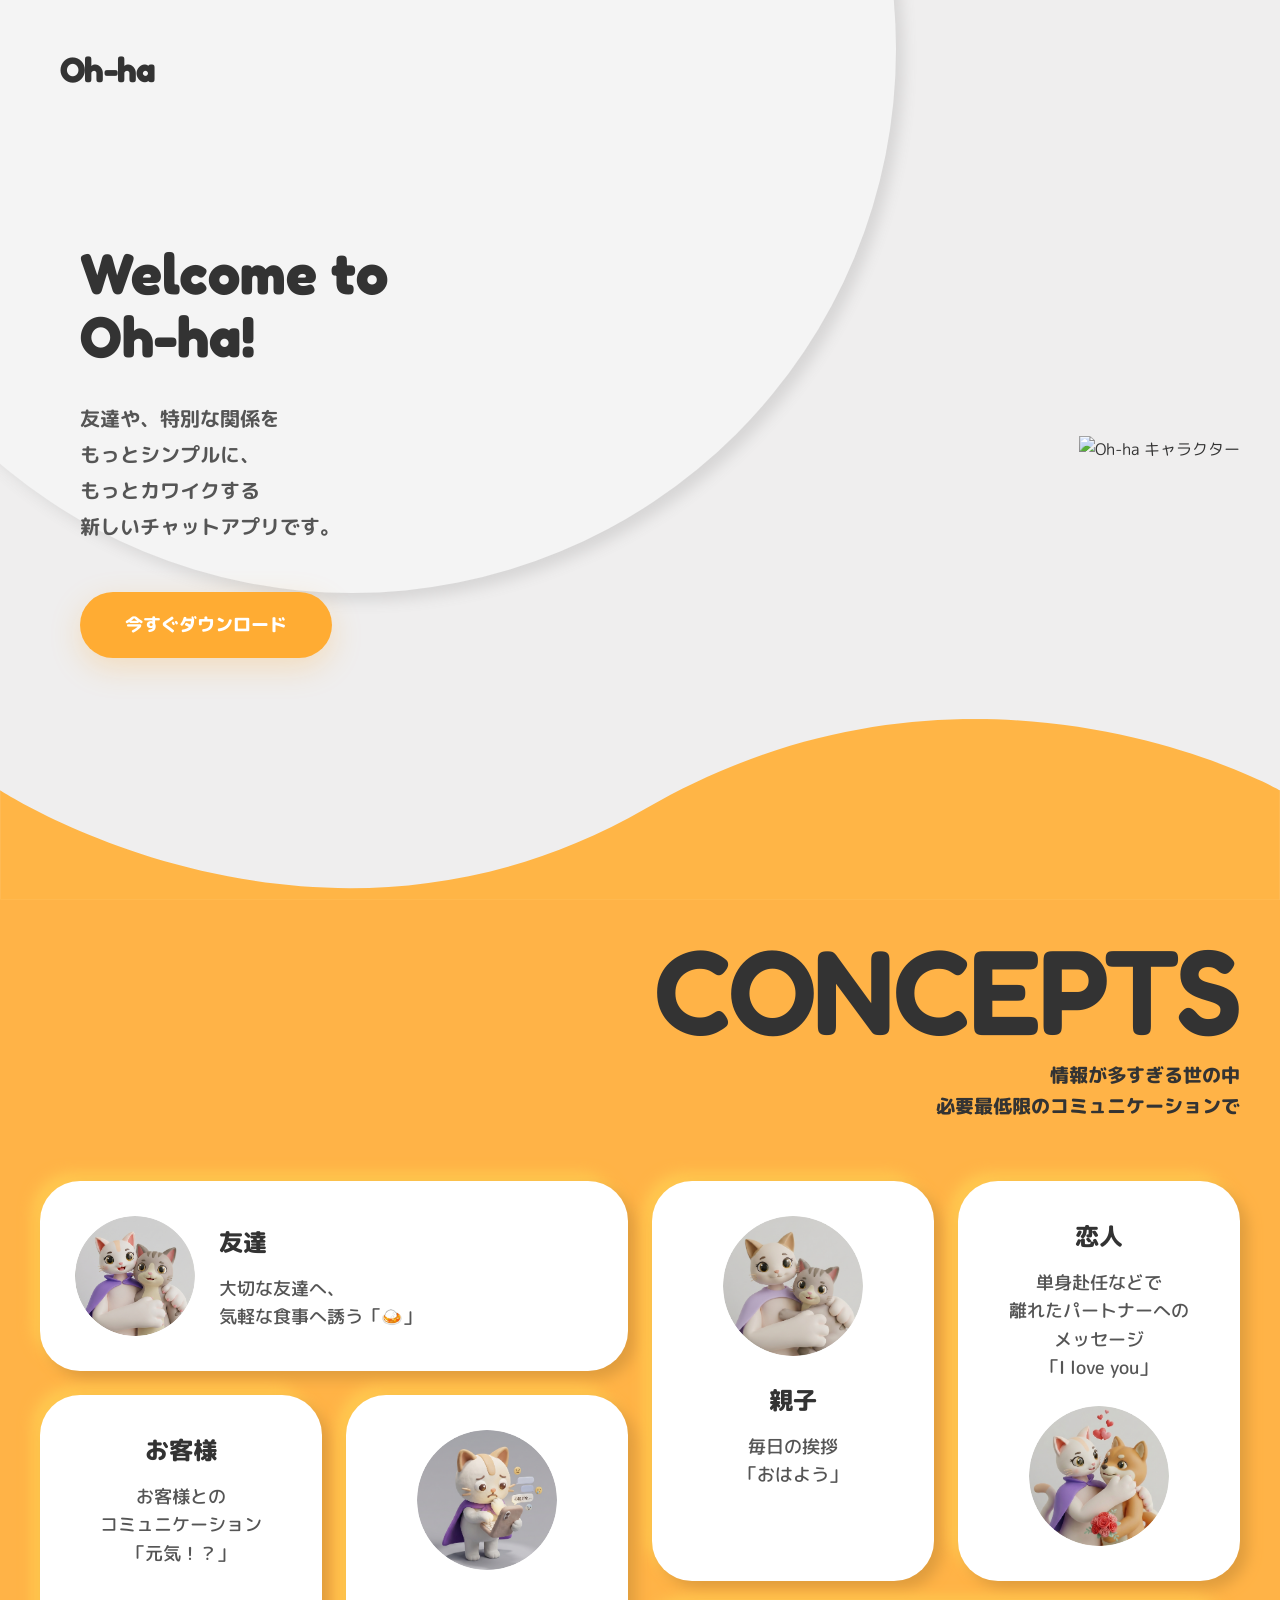
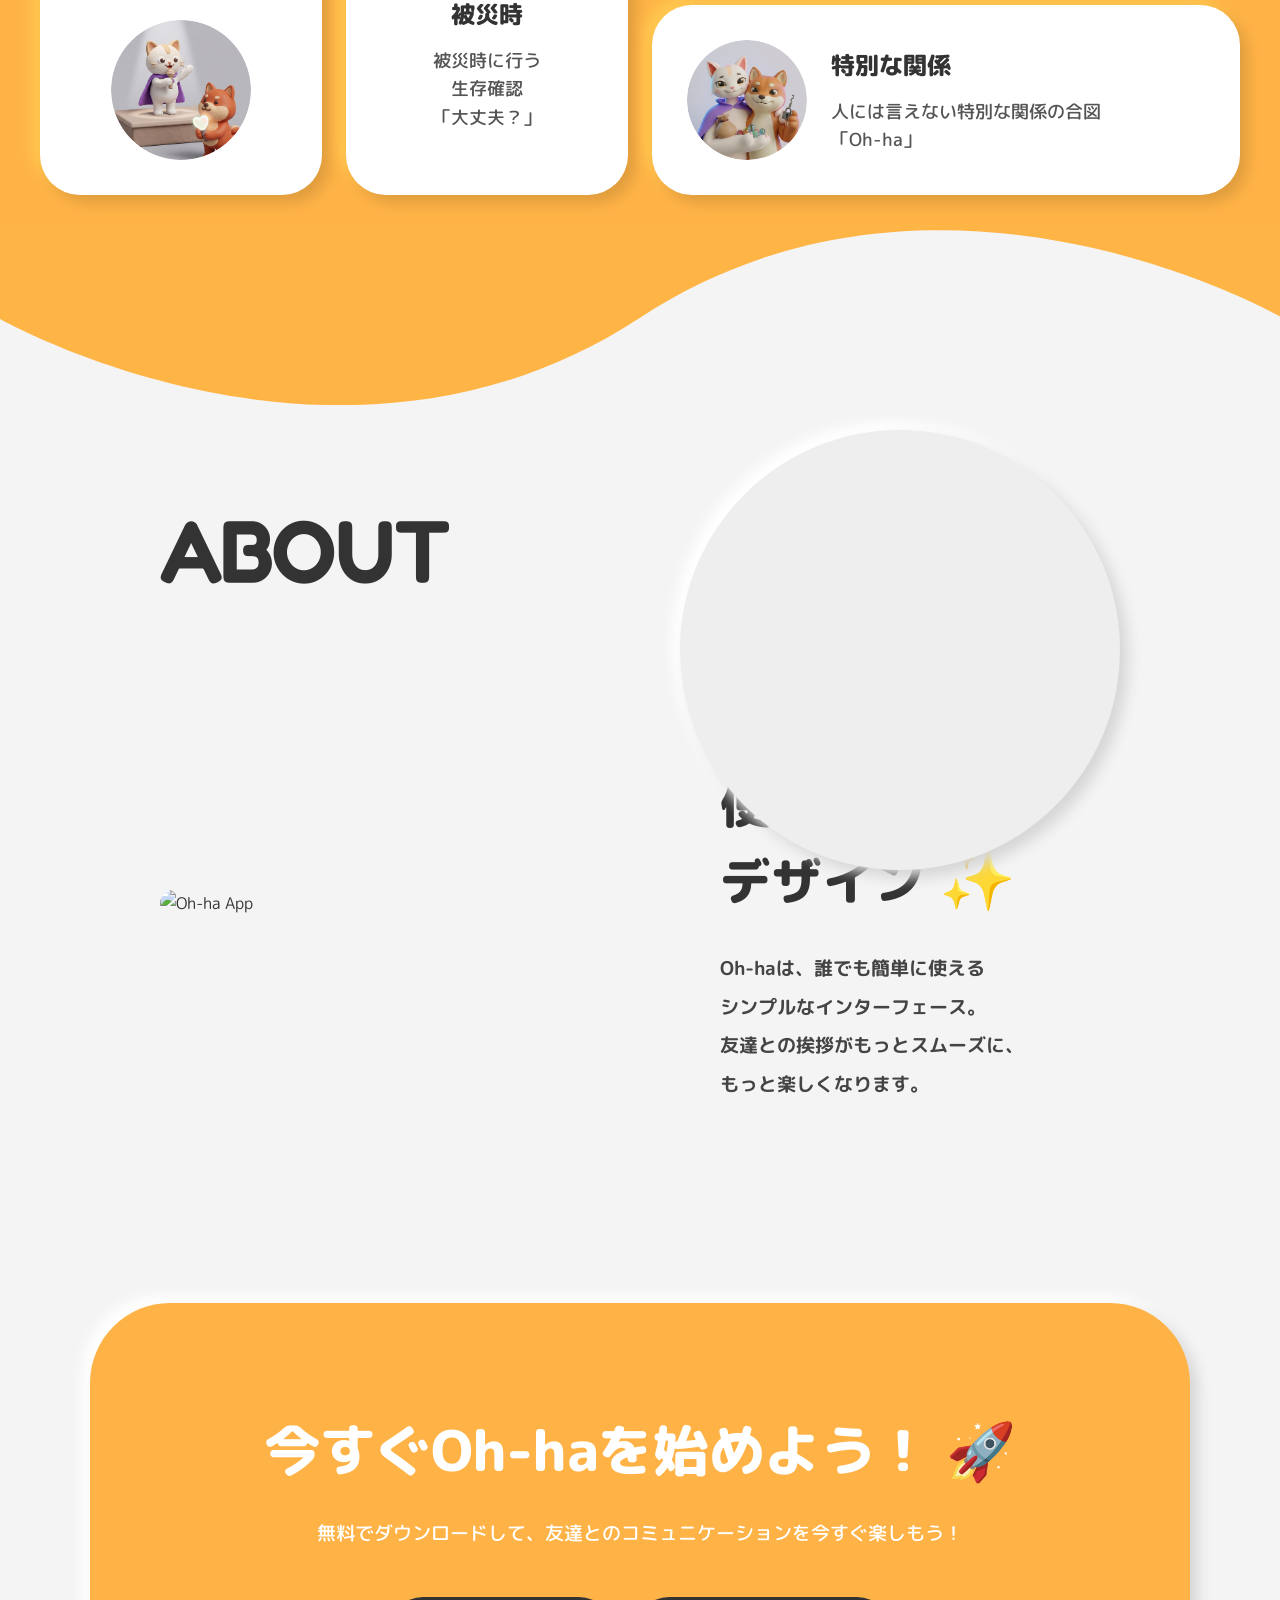
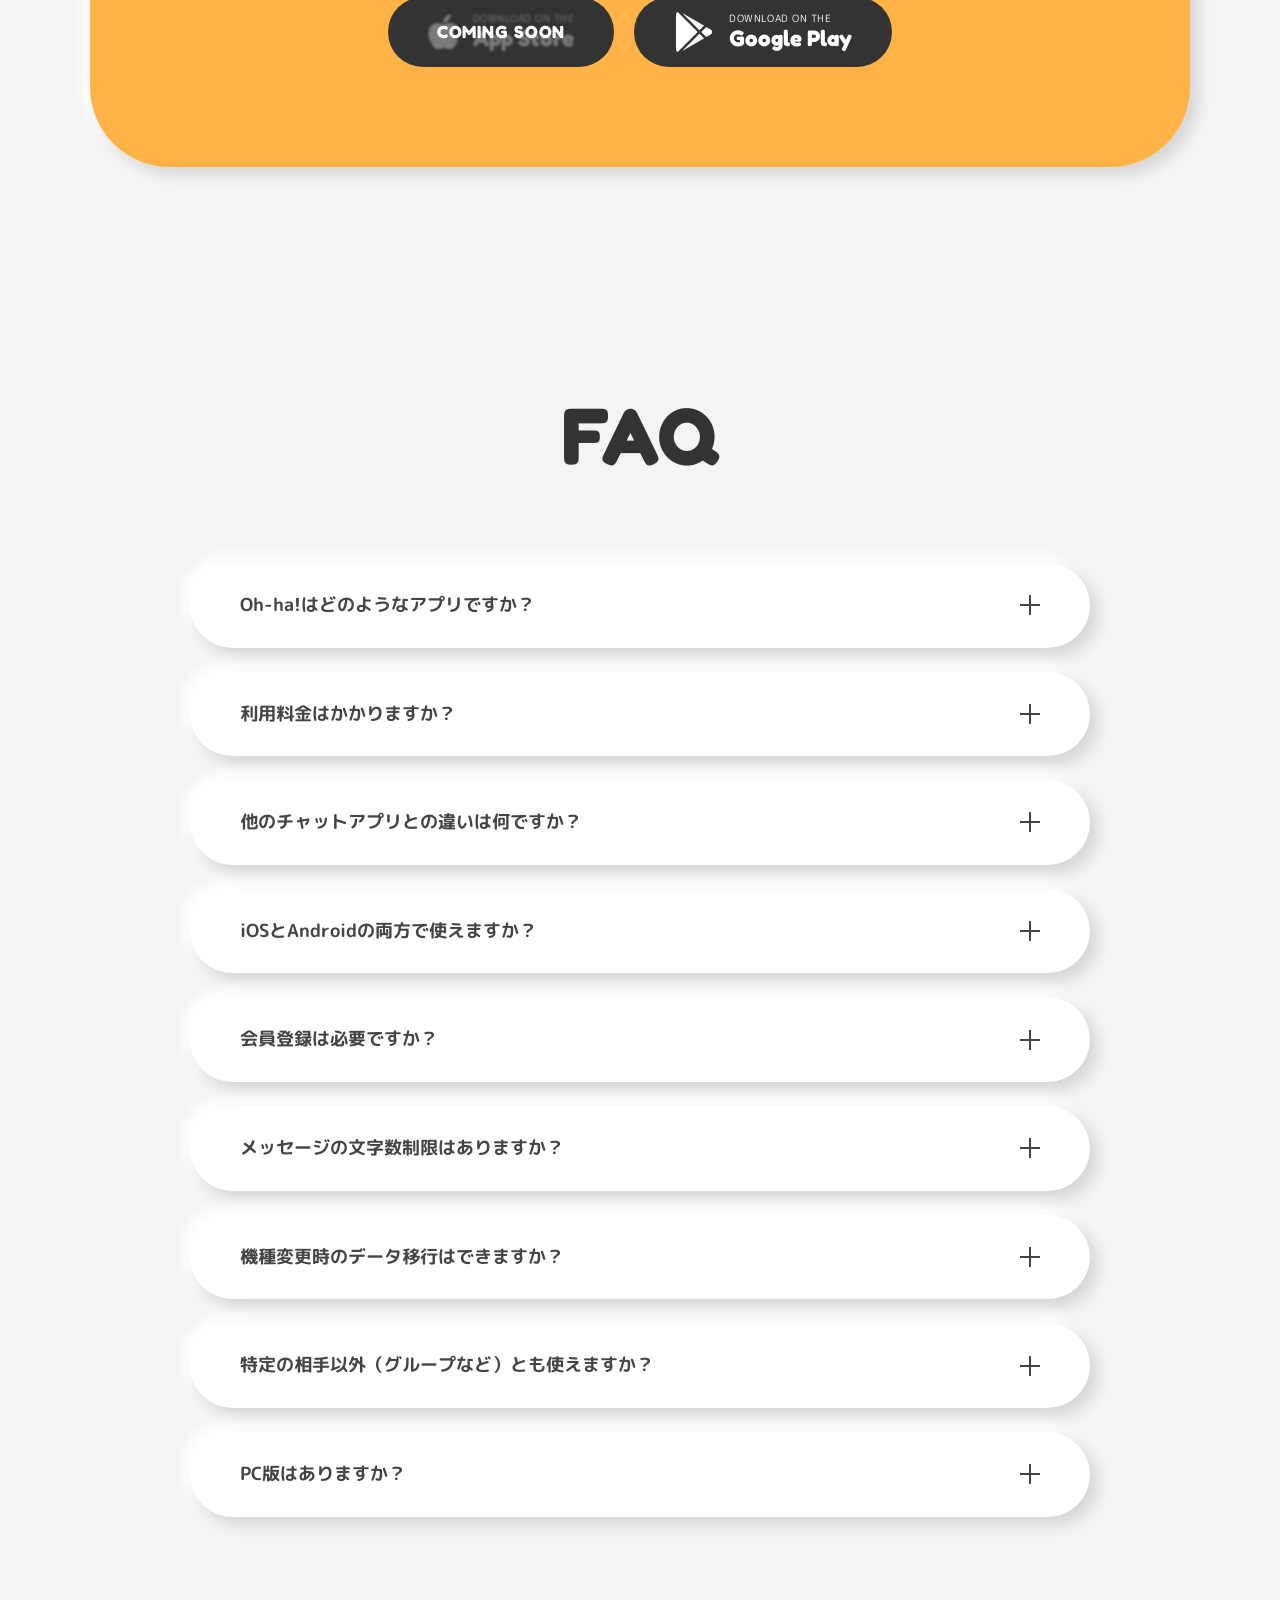
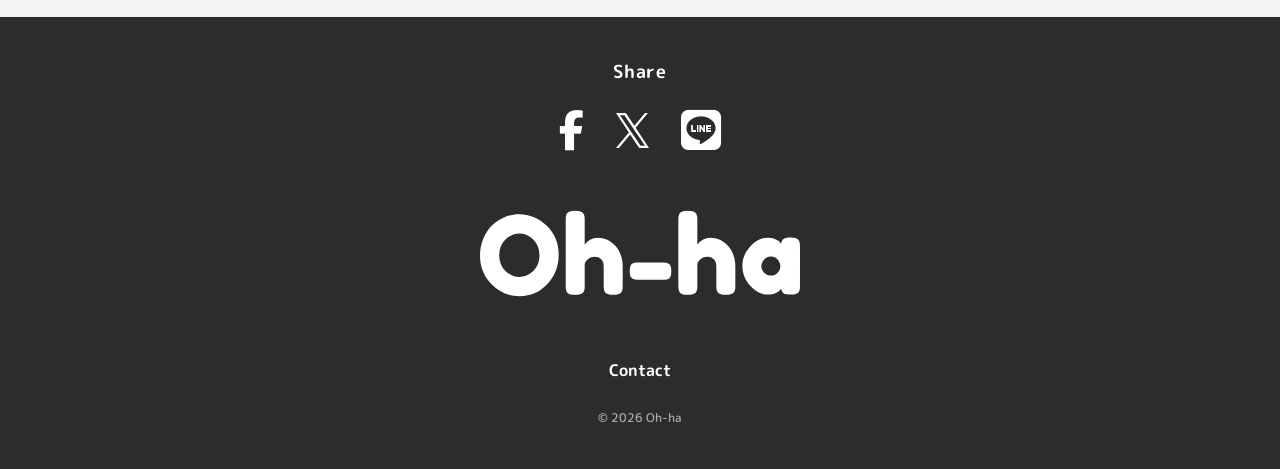
==== index.html @ 46e5c0d2 "first commit" ====
<!DOCTYPE html>
<html lang="ja">
<head>
    <meta charset="UTF-8">
    <meta name="viewport" content="width=device-width, initial-scale=1.0">
    <title>Oh-ha! - 新しいチャットアプリ</title>
    <meta name="description" content="Oh-ha!は、言葉が明日の活力になる、シンプルでポジティブな新しいチャットアプリです。">
    <link rel="preconnect" href="https://fonts.googleapis.com">
    <link rel="preconnect" href="https://fonts.gstatic.com" crossorigin>
    <link href="https://fonts.googleapis.com/css2?family=Fredoka:wght@300..700&family=M+PLUS+Rounded+1c:wght@400;500;700;800;900&display=swap" rel="stylesheet">
    <link rel="stylesheet" href="https://cdnjs.cloudflare.com/ajax/libs/font-awesome/6.4.0/css/all.min.css">
    <link rel="stylesheet" href="assets/css/style.css">
</head>
<body>

    <!-- Header -->
    <header class="header">
        <div class="header__inner">
            <div class="header__logo">Oh-ha</div>
        </div>
    </header>

    <main>

        <!-- Hero Section -->
        <section class="hero">

            <div class="hero__inner">
                <div class="hero__text">
                    <h1 class="hero__title">Welcome to <br class="pc">Oh-ha!</h1>
                    <p class="hero__desc">友達や、特別な関係を<br>もっとシンプルに、<br>もっとカワイクする<br>新しいチャットアプリです。</p>
                    <a href="#download" class="btn btn--primary">今すぐダウンロード</a>
                </div>
                <div class="hero__image">
                    <img src="assets/img/fv.gif" alt="Oh-ha キャラクター" class="hero__img">
                </div>
            </div>
        </section>

        <section class="concepts">
            <div class="concepts__inner">
                <div class="concepts__header">
                    <h2 class="concepts__title">CONCEPTS</h2>
                    <p class="concepts__subtitle">情報が多すぎる世の中<br>必要最低限のコミュニケーションで</p>
                </div>

                <div class="concepts__grid">
                    <!-- Card 1: 友達 (Horizontal) -->
                    <div class="concept-card concept-card--1">
                        <div class="concept-card__icon">
                            <img src="assets/img/01.png" alt="友達">
                        </div>
                        <div class="concept-card__text">
                            <h3 class="concept-card__label">友達</h3>
                            <p class="concept-card__desc">大切な友達へ、<br>気軽な食事へ誘う「🍛」</p>
                        </div>
                    </div>

                    <!-- Card 2: 親子 (Vertical, Icon Top) -->
                    <div class="concept-card concept-card--2">
                        <div class="concept-card__icon">
                            <img src="assets/img/02.png" alt="親子">
                        </div>
                        <div class="concept-card__text">
                            <h3 class="concept-card__label">親子</h3>
                            <p class="concept-card__desc">毎日の挨拶<br>「おはよう」</p>
                        </div>
                    </div>

                    <!-- Card 3: 恋人 (Vertical, Icon Bottom) -->
                    <div class="concept-card concept-card--3">
                        <div class="concept-card__text">
                            <h3 class="concept-card__label">恋人</h3>
                            <p class="concept-card__desc">単身赴任などで<br>離れたパートナーへの<br>メッセージ<br>「I love you」</p>
                        </div>
                        <div class="concept-card__icon">
                            <img src="assets/img/03.png" alt="恋人">
                        </div>
                    </div>

                    <!-- Card 4: お客様 (Vertical, Icon Bottom) -->
                    <div class="concept-card concept-card--4">
                        <div class="concept-card__text">
                            <h3 class="concept-card__label">お客様</h3>
                            <p class="concept-card__desc">お客様との<br>コミュニケーション<br>「元気！？」</p>
                        </div>
                        <div class="concept-card__icon">
                            <img src="assets/img/04.png" alt="お客様">
                        </div>
                    </div>

                    <!-- Card 5: 被災時 (Vertical, Icon Top) -->
                    <div class="concept-card concept-card--5">
                        <div class="concept-card__icon">
                            <img src="assets/img/05.png" alt="被災時">
                        </div>
                        <div class="concept-card__text">
                            <h3 class="concept-card__label">被災時</h3>
                            <p class="concept-card__desc">被災時に行う<br>生存確認<br>「大丈夫？」</p>
                        </div>
                    </div>

                    <!-- Card 6: 特別な関係 (Horizontal) -->
                    <div class="concept-card concept-card--6">
                        <div class="concept-card__icon">
                            <img src="assets/img/06.png" alt="特別な関係">
                        </div>
                        <div class="concept-card__text">
                            <h3 class="concept-card__label">特別な関係</h3>
                            <p class="concept-card__desc">人には言えない特別な関係の合図<br>「Oh-ha」</p>
                        </div>
                    </div>
                </div>
            </div>
        </section>

        <!-- About Section -->
        <section class="about">
            <div class="about__inner">
                <h2 class="about__heading">ABOUT</h2>
                <div class="about__content">
                    <div class="about__phone">
                        <img src="assets/img/about.gif" alt="Oh-ha App" class="about__mockup-img">
                    </div>
                    <div class="about__text">
                        <h3 class="about__title">シンプルで<br>使いやすい<br>デザイン <span class="about__emoji">✨</span></h3>
                        <p class="about__desc">Oh-haは、誰でも簡単に使える<br>シンプルなインターフェース。<br>友達との挨拶がもっとスムーズに、<br>もっと楽しくなります。</p>
                    </div>
                </div>
            </div>
        </section>

        <!-- CTA Section -->
        <section class="cta" id="download">
            <div class="cta__inner">
                <div class="cta__box">
                    <h2 class="cta__title">今すぐOh-haを<br class="sp">始めよう！ 🚀</h2>
                    <p class="cta__desc">無料でダウンロードして、<br class="sp">友達とのコミュニケーションを今すぐ楽しもう！</p>
                    <div class="cta__buttons">
                        <a href="javascript:void(0)" class="store-btn store-btn--disabled">
                            <i class="fab fa-apple"></i>
                            <div class="store-btn__text">
                                <span>DOWNLOAD ON THE</span>
                                <strong>App Store</strong>
                            </div>
                            <div class="store-btn__comingsoon">Coming Soon</div>
                        </a>
                        <a href="#" class="store-btn">
                            <i class="fab fa-google-play"></i>
                            <div class="store-btn__text">
                                <span>DOWNLOAD ON THE</span>
                                <strong>Google Play</strong>
                            </div>
                        </a>
                    </div>
                </div>
            </div>
        </section>

        <!-- FAQ Section -->
        <section class="faq">
            <div class="faq__inner">
                <h2 class="faq__heading">FAQ</h2>
                <div class="faq__list">
                    <!-- FAQ 1 -->
                    <div class="faq__item">
                        <div class="faq__q">
                            <p>Oh-ha!はどのようなアプリですか？</p>
                            <span class="faq__icon"></span>
                        </div>
                        <div class="faq__a">
                            <p>忙しい毎日の中で、大切な人と「必要最低限だけど温かい」コミュニケーションを取るためのアプリです。情報の多さに疲れることなく、シンプルな挨拶や気持ちを届けることができます。</p>
                        </div>
                    </div>
                    <!-- FAQ 2 -->
                    <div class="faq__item">
                        <div class="faq__q">
                            <p>利用料金はかかりますか？</p>
                            <span class="faq__icon"></span>
                        </div>
                        <div class="faq__a">
                            <p>基本機能はすべて無料でご利用いただけます。今後、より便利に楽しく使える追加機能を提供予定です。</p>
                        </div>
                    </div>
                    <!-- FAQ 3 -->
                    <div class="faq__item">
                        <div class="faq__q">
                            <p>他のチャットアプリとの違いは何ですか？</p>
                            <span class="faq__icon"></span>
                        </div>
                        <div class="faq__a">
                            <p>「文字数を制限する」「スタンプ一言で完結する」など、あえて不便にすることで、返信のプレッシャーをなくし、心地よい距離感を保てるように設計されています。</p>
                        </div>
                    </div>
                    <!-- FAQ 4 -->
                    <div class="faq__item">
                        <div class="faq__q">
                            <p>iOSとAndroidの両方で使えますか？</p>
                            <span class="faq__icon"></span>
                        </div>
                        <div class="faq__a">
                            <p>はい、App StoreおよびGoogle Playの両方からダウンロードいただけます。異なるOS間でも問題なくメッセージのやり取りが可能です。</p>
                        </div>
                    </div>
                    <!-- FAQ 5 -->
                    <div class="faq__item">
                        <div class="faq__q">
                            <p>会員登録は必要ですか？</p>
                            <span class="faq__icon"></span>
                        </div>
                        <div class="faq__a">
                            <p>現在、Googleアカウント連携による簡単な登録ですぐに使い始めることができます。</p>
                        </div>
                    </div>
                    <!-- FAQ 6 -->
                    <div class="faq__item">
                        <div class="faq__q">
                            <p>メッセージの文字数制限はありますか？</p>
                            <span class="faq__icon"></span>
                        </div>
                        <div class="faq__a">
                            <p>はい。一回の投稿を短く設定することで、気軽でシンプルなやり取りを推奨しています。長文を送るストレスから解放されます。</p>
                        </div>
                    </div>
                    <!-- FAQ 8 -->
                    <div class="faq__item">
                        <div class="faq__q">
                            <p>機種変更時のデータ移行はできますか？</p>
                            <span class="faq__icon"></span>
                        </div>
                        <div class="faq__a">
                            <p>登録したアカウントでログインすることで、新しい端末でもこれまでのデータを引き継ぐことができます。</p>
                        </div>
                    </div>
                    <!-- FAQ 9 -->
                    <div class="faq__item">
                        <div class="faq__q">
                            <p>特定の相手以外（グループなど）とも使えますか？</p>
                            <span class="faq__icon"></span>
                        </div>
                        <div class="faq__a">
                            <p>現在はできません。今後グループ機能もリリース予定です。今は1対1での「ゆるい」情報共有に非常に適しています。</p>
                        </div>
                    </div>
                    <!-- FAQ 10 -->
                    <div class="faq__item">
                        <div class="faq__q">
                            <p>PC版はありますか？</p>
                            <span class="faq__icon"></span>
                        </div>
                        <div class="faq__a">
                            <p>現在はスマートフォン（iOS / Android）版のみの提供となっています。将来的にブラウザ版のリリースも検討しております。</p>
                        </div>
                    </div>
                </div>
            </div>
        </section>

    </main>

    <!-- Footer -->
    <footer class="footer">
        <div class="footer__inner">
            <p class="footer__share-label">Share</p>
            <div class="footer__icons">
                <a href="https://www.facebook.com/sharer/sharer.php?u=https://oh-ha.com/" target="_blank" rel="noopener noreferrer" class="footer__icon"><i class="fa-brands fa-facebook-f"></i></a>
                <a href="https://twitter.com/intent/tweet?text=Oh-ha!%20-%20言葉が明日の活力になる、新しいチャットアプリ&url=https://oh-ha.com/" target="_blank" rel="noopener noreferrer" class="footer__icon"><img src="assets/img/x.svg" alt="X"></a>
                <a href="https://social-plugins.line.me/lineit/share?url=https://oh-ha.com/" target="_blank" rel="noopener noreferrer" class="footer__icon"><i class="fa-brands fa-line"></i></a>
            </div>
            <div class="footer__logo">
                <img src="assets/img/logo_w.svg" alt="Oh-ha">
            </div>
            <div class="footer__bottom">
                <a href="https://forms.gle/Ja2dToqV79UWPRsLA" class="footer__link">Contact</a>
                <p class="footer__copy">&copy; 2026 Oh-ha</p>
            </div>
        </div>
    </footer>

    <script>
        document.querySelectorAll('.faq__item').forEach(item => {
            item.addEventListener('click', () => {
                item.classList.toggle('is-active');
            });
        });
    </script>
</body>
</html>
---- assets/css/style.css ----
/* =============================================
   Oh-ha LP — style.css
   Mobile-first, matches the provided design
   ============================================= */

@import url('https://fonts.googleapis.com/css2?family=Fredoka:wght@300..700&family=M+PLUS+Rounded+1c&display=swap');

/* --- Reset & Variables --- */
:root {
    --orange: #F5A623;
    --orange-light: #FFC857;
    --orange-dark: #E8961E;
    --bg-cream: #FFF9F0;
    --bg-gray: #EFEEEE;
    --text-dark: #333333;
    --text-body: #555555;
    --text-light: #888888;
    --white: #FFFFFF;
    --dark: #2C2C2C;
    --radius-sm: 12px;
    --radius-md: 20px;
    --radius-lg: 30px;
    --font-ja: 'M PLUS Rounded 1c', sans-serif;
    --font-en: 'Fredoka', sans-serif;
    --shadow-neumo: 8px 8px 14px #d7d6d6, -8px -8px 14px #ffffff;
    --shadow-neumo-orange: 8px 8px 14px #e09d3e, -8px -8px 14px #ffc950;
}

*,
*::before,
*::after {
    margin: 0;
    padding: 0;
    box-sizing: border-box;
}

html {
    font-size: 16px;
    scroll-behavior: smooth;
    -webkit-font-smoothing: antialiased;
}

body {
    font-family: var(--font-ja);
    color: var(--text-dark);
    line-height: 1.7;
    background: var(--bg-gray);
    overflow-x: hidden;
}

img {
    max-width: 100%;
    height: auto;
    display: block;
}

a {
    text-decoration: none;
    color: inherit;
}

ul {
    list-style: none;
}

h1, h2 {
    font-family: var(--font-en);
}

.pc{
    display: block;
}
.sp {
    display: none;
}

@media (max-width: 600px) {
    .pc {
        display: none;
    }
    .sp {
        display: block;
    }
}

/* =============================================
   Header
   ============================================= */
.header {
    position: absolute;
    top: 0;
    left: 0;
    width: 100%;
    z-index: 100;
    padding: 40px 60px;
}

.header__inner {
    max-width: 1200px;
    margin: 0 auto;
}

.header__logo {
    font-family: var(--font-en);
    font-weight: 800;
    font-size: 2.2rem;
    color: var(--text-dark);
    letter-spacing: -0.02em;
}

/* =============================================
   Hero Section
   ============================================= */
.hero {
    position: relative;
    padding: 0;
    overflow: hidden;
    min-height: clamp(600px, 100vh, 900px);
    display: flex;
    align-items: center;
    z-index: 3;
}

/* The white circular area */
.hero::before {
    content: '';
    position: absolute;
    top: -55%;
    left: -15%;
    width: 85vw;
    height: 85vw;
    max-width: 1100px;
    max-height: 1100px;
    background: #f4f4f4;
    border-radius: 50%;
    z-index: 0;
    box-shadow: var(--shadow-neumo);
}

.hero__inner {
    max-width: 1200px;
    margin: 0 auto;
    position: relative;
    z-index: 1;
    display: flex;
    align-items: center;
    justify-content: space-between;
    gap: 40px;
    padding: 0 0 0 40px;
    width: 100%;
}

.hero__text {
    flex: 1.1;
    text-align: left;
}

.hero__title {
    font-family: var(--font-en);
    font-weight: 800;
    font-size: clamp(2.5rem, 7vw, 4.8rem);
    line-height: 1.1;
    color: #333;
    margin-bottom: 32px;
}

.hero__desc {
    font-size: clamp(0.95rem, 2.8vw, 1.25rem);
    line-height: 1.8;
    color: #555;
    margin-bottom: 48px;
    font-weight: 700;
}

.btn {
    display: inline-block;
    border: none;
    cursor: pointer;
    font-family: var(--font-ja);
    font-weight: 800;
    transition: all 0.3s ease;
}

.btn--primary {
    background: #FFAC33;
    color: var(--white);
    font-size: 1.1rem;
    padding: 18px 45px;
    border-radius: 100px;
    box-shadow: 0 10px 30px rgba(255, 172, 51, 0.25);
}

.btn--primary:hover {
    transform: translateY(-5px);
    box-shadow: 0 15px 40px rgba(255, 172, 51, 0.35);
    background: #DD9120;
}

.hero__image {
    display: flex;
    justify-content: flex-end;
    align-items: flex-end;
}

.hero__img {
    width: 100%;
    max-width: 700px;
    height: auto;
}


/* =============================================
   Concepts Section
   ============================================= */
.concepts {
    background: #FFB347;
    padding: 30px 24px;
    position: relative;
}

.concepts::before {
    content: '';
    position: absolute;
    top: 0;
    left: 0;
    width: 100%;
    aspect-ratio: 1440 / 212;
    background: url("../img/concepts_before.svg") no-repeat center bottom;
    background-size: cover;
    transform: translateY(-96%);
    z-index: 2;
}

.concepts::after {
    content: '';
    position: absolute;
    bottom: 0;
    left: 0;
    width: 100%;
    aspect-ratio: 1440 / 204;
    background: url("../img/concepts_after.svg") no-repeat center top;
    background-size: cover;
    transform: translateY(99%);
    z-index: 9;
}

.concepts__inner {
    max-width: 1200px;
    margin: 0 auto;
}

.concepts__header {
    display: flex;
    flex-direction: column;
    align-items: flex-end;
    text-align: right;
    margin-bottom: 60px;
}

.concepts__title {
    font-family: var(--font-en);
    font-weight: 600;
    font-size: clamp(3rem, 10vw, 7.5rem);
    color: #333;
    line-height: 1;
    margin: 0;
    letter-spacing: -0.02em;
}

.concepts__subtitle {
    font-size: clamp(1rem, 1.5vw, 1.4rem);
    font-weight: 800;
    line-height: 1.6;
    color: #333;
    margin-top: 10px;
}

.concepts__grid {
    display: grid;
    grid-template-columns: repeat(4, 1fr);
    grid-template-rows: repeat(3, auto);
    gap: 24px;
}

.concept-card {
    background: var(--white);
    border-radius: 40px;
    padding: 35px;
    box-shadow: var(--shadow-neumo-orange);
    display: flex;
    gap: 24px;
    align-items: center;
    transition: transform 0.3s ease;
}

.concept-card:hover {
    transform: translateY(-5px);
}

/* Grid Areas */
.concept-card--1 { grid-area: 1 / 1 / 2 / 3; }
.concept-card--2 { grid-area: 1 / 3 / 3 / 4; flex-direction: column; text-align: center; justify-content: space-between; }
.concept-card--3 { grid-area: 1 / 4 / 3 / 5; flex-direction: column; text-align: center; justify-content: space-between; }
.concept-card--4 { grid-area: 2 / 1 / 4 / 2; flex-direction: column; text-align: center; justify-content: space-between; }
.concept-card--5 { grid-area: 2 / 2 / 4 / 3; flex-direction: column; text-align: center; justify-content: space-between; }
.concept-card--6 { grid-area: 3 / 3 / 4 / 5; }

.concept-card__icon {
    width: 140px;
    height: 140px;
    border-radius: 50%;
    overflow: hidden;
    flex-shrink: 0;
}

.concept-card--1 .concept-card__icon,
.concept-card--6 .concept-card__icon {
    width: 120px;
    height: 120px;
}

.concept-card__icon img {
    width: 100%;
    height: 100%;
    object-fit: cover;
}

.concept-card__text {
    flex: 1;
}

.concept-card__label {
    font-size: 1.5rem;
    font-weight: 800;
    color: #333;
    margin-bottom: 12px;
    font-family: var(--font-ja);
}

.concept-card__desc {
    font-size: 1.1rem;
    line-height: 1.6;
    color: #555;
    font-weight: 500;
}

@media (max-width: 1100px) {
    .concepts::before{
        transform: translateY(-95%);
    }
    .concepts__grid {
        grid-template-columns: repeat(2, 1fr);
        grid-template-rows: auto;
    }
    .concept-card {
        grid-area: auto !important;
        flex-direction: row !important;
        text-align: left !important;
        padding: 20px;
        font-size: 0.8rem;
    }
    .concept-card--3,.concept-card--4 {
        flex-direction: row-reverse !important;
    }
    .concept-card__icon {
        width: 100px !important;
        height: 100px !important;
    }
    .concepts__header {
        align-items: center;
        text-align: center;
    }
}

@media (max-width: 600px) {
    .concepts__grid {
        grid-template-columns: 1fr;
    }
}

/* =============================================
   About Section
   ============================================= */
.about {
    background: #f4f4f4;
    padding: 250px 24px 200px;
}

.about__inner {
    max-width: 960px;
    margin: 0 auto;
    position: relative;
}
.about__inner::after {
    content: '';
    position: absolute;
    top: -5vh;
    right: 0;
    width: 440px;
    height: 440px;
    border-radius: 50%;
    background: #EFEEEE;
    box-shadow:  8px 8px 14px #d7d6d6,
                -8px -8px 14px #ffffff;
}

.about__heading {
    font-family: var(--font-en);
    font-weight: 600;
    font-size: clamp(3rem, 10vw, 5.5rem);
    color: #333;
    margin-bottom: 80px;
    letter-spacing: -0.02em;
}

.about__content {
    display: flex;
    align-items: center;
    justify-content: flex-start;
    gap: 80px;
}

.about__phone {
    flex: 1;
    max-width: 480px;
    background: #f4f4f4;
    border-radius: 120px;
    overflow: hidden;
    display: flex;
    justify-content: center;
    align-items: center;
}

.about__mockup-img {
    width: 100%;
    height: auto;
    border-radius: 0;
    box-shadow: none;
}

.about__text {
    text-align: left;
}

.about__title {
    font-size: clamp(2rem, 5vw, 3.2rem);
    font-weight: 800;
    line-height: 1.3;
    margin-bottom: 32px;
    color: #333;
    font-family: var(--font-ja);
}

.about__emoji {
    display: inline-block;
    animation: float 2.5s ease-in-out infinite;
    font-size: 1.2em;
}

@keyframes float {
    0%, 100% { transform: translateY(0) rotate(0); }
    50%      { transform: translateY(-10px) rotate(10deg); }
}

.about__desc {
    font-size: clamp(1rem, 1.5vw, 1.2rem);
    line-height: 2;
    color: #444;
    font-weight: 700;
}

@media (max-width: 900px) {
    .about {
        padding: 200px 24px 60px;
    }
    .about__content {
        flex-direction: column;
        gap: 60px;
    }
    .about__inner::after {
        top: -160px;
        width: 200px;
        height: 200px;
    }
    .about__heading {
        margin-bottom: 20px;
    }
    .about__text {
        text-align: center;
    }

}

/* =============================================
   CTA Section
   ============================================= */
.cta {
    background: #f4f4f4;
    padding: 0 24px 100px;
}

.cta__inner {
    max-width: 1100px;
    margin: 0 auto;
}

.cta__box {
    background: #FFB347;
    border-radius: 80px;
    padding: 100px 40px;
    text-align: center;
    box-shadow: var(--shadow-neumo);
}

.cta__title {
    font-size: clamp(2rem, 6vw, 3.5rem);
    font-weight: 800;
    margin-bottom: 20px;
    color: var(--white);
    font-family: var(--font-ja);
    letter-spacing: -0.01em;
}

.cta__desc {
    font-size: clamp(0.9rem, 2vw, 1.2rem);
    font-weight: 500;
    line-height: 1.6;
    margin-bottom: 48px;
    color: var(--white);
}

.cta__buttons {
    display: flex;
    flex-wrap: wrap;
    justify-content: center;
    gap: 20px;
}

.store-btn {
    display: inline-flex;
    align-items: center;
    background: #333;
    color: var(--white);
    padding: 15px 40px;
    border-radius: 100px;
    gap: 15px;
    transition: transform 0.3s ease, background 0.3s ease;
}

.store-btn:hover {
    transform: translateY(-5px);
    background: #222;
}

.store-btn--disabled {
    position: relative;
    pointer-events: none;
    cursor: default;
}

.store-btn--disabled > *:not(.store-btn__comingsoon) {
    opacity: 0.35;
    filter: blur(1px);
}

.store-btn__comingsoon {
    position: absolute;
    top: 50%;
    left: 50%;
    transform: translate(-50%, -50%);
    width: 100%;
    text-align: center;
    font-size: 1.1rem;
    font-weight: 900;
    color: #fff;
    letter-spacing: 0.05em;
    text-transform: uppercase;
    font-family: var(--font-en);
}

.store-btn i {
    font-size: 2.5rem;
}

.store-btn__text {
    display: flex;
    flex-direction: column;
    align-items: flex-start;
    line-height: 1.2;
}

.store-btn__text span {
    font-size: 0.65rem;
    letter-spacing: 0.05em;
    font-weight: 400;
}

.store-btn__text strong {
    font-size: 1.4rem;
    font-family: var(--font-en);
    font-weight: 700;
}

@media (max-width: 768px) {
    .cta {
        padding-bottom: 20px;
    }
    .cta__box {
        padding: 60px 24px;
        border-radius: 40px;
    }
    .store-btn {
        padding: 12px 30px;
    }
}

/* =============================================
   FAQ Section
   ============================================= */
.faq {
    background: #f4f4f4;
    padding: 100px 24px;
}

.faq__inner {
    max-width: 900px;
    margin: 0 auto;
}

.faq__heading {
    font-family: var(--font-en);
    font-weight: 800;
    font-size: clamp(3rem, 10vw, 5rem);
    text-align: center;
    color: #333;
    margin-bottom: 60px;
    letter-spacing: -0.02em;
}

.faq__list {
    display: flex;
    flex-direction: column;
    gap: 24px;
    border: none;
}

.faq__item {
    background: var(--white);
    border-radius: 50px;
    box-shadow: var(--shadow-neumo);
    border: none;
    cursor: pointer;
    overflow: hidden;
    transition: all 0.3s ease;
}

.faq__q {
    padding: 30px 50px;
    display: flex;
    justify-content: space-between;
    align-items: center;
}

.faq__q p {
    font-size: 1.1rem;
    font-weight: 700;
    color: #444;
    margin: 0;
    line-height: 1.4;
}

.faq__icon {
    width: 20px;
    height: 20px;
    position: relative;
    flex-shrink: 0;
}

.faq__icon::before,
.faq__icon::after {
    content: '';
    position: absolute;
    background: #444;
    transition: all 0.3s ease;
}

.faq__icon::before {
    top: 9px;
    left: 0;
    width: 20px;
    height: 2px;
}

.faq__icon::after {
    top: 0;
    left: 9px;
    width: 2px;
    height: 20px;
}

.faq__item.is-active .faq__icon::after {
    transform: rotate(90deg);
    opacity: 0;
}

.faq__a {
    max-height: 0;
    overflow: hidden;
    transition: all 0.3s ease;
    padding: 0 50px;
}

.faq__item.is-active .faq__a {
    max-height: 500px;
    padding-bottom: 30px;
}

.faq__a p {
    font-size: 1rem;
    font-weight: 500;
    color: #666;
    margin: 0;
    line-height: 1.6;
}

@media (max-width: 768px) {
    .faq__item {
        border-radius: 40px;
    }
    .faq__item p {
        font-size: 0.95rem;
    }
    .faq__heading {
        font-size: 3.5rem;
    }
}

/* =============================================
   Footer
   ============================================= */
.footer {
    background: #2c2c2c;
    color: var(--white);
    padding: 40px 24px 40px;
    text-align: center;
}

.footer__inner {
    max-width: 800px;
    margin: 0 auto;
}

.footer__share-label {
    font-size: 1.1rem;
    font-weight: 700;
    margin-bottom: 24px;
    letter-spacing: 0.05em;
    font-family: var(--font-ja);
}

.footer__icons {
    display: flex;
    justify-content: center;
    gap: 32px;
    margin-bottom: 60px;
}

.footer__icon {
    font-size: 2.5rem;
    color: var(--white);
    transition: opacity 0.3s ease;
    display: flex;
    align-items: center;
}

.footer__icon img {
    height: 2.2rem;
    width: auto;
}

.footer__icon:hover {
    opacity: 0.7;
}

.footer__logo {
    margin-bottom: 60px;
    display: flex;
    justify-content: center;
}

.footer__logo img {
    width: 100%;
    max-width: 320px;
    height: auto;
}

.footer__bottom {
    display: flex;
    flex-direction: column;
    align-items: center;
    gap: 16px;
}

.footer__link {
    font-size: 1rem;
    font-weight: 700;
    color: var(--white);
}

.footer__copy {
    font-size: 0.75rem;
    font-weight: 500;
    opacity: 0.6;
    margin-top: 8px;
}

@media (max-width: 768px) {
    .footer__logo img {
        width: 60%;
    }
}

/* =============================================
   Desktop / Tablet breakpoints
   ============================================= */

/* Tablet (>= 600px) */
@media (max-width: 600px) {
    .hero__title {
        font-size: 2.6rem;
    }

    .hero__image {
        width: 50%;
        max-width: 360px;
    }
}

/* Desktop (>= 768px) */
@media (max-width: 768px) {
    .header {
        padding: 28px 40px;
    }

    .hero {
        padding: 0px 40px 100px;
    }

    .hero__inner {
        flex-flow: column-reverse;
        gap: 48px;
        flex-wrap: wrap;
        padding: 0;
    }

    .hero__text {
        order: 1;
        text-align: left;
        flex: 1;
        width: 100%;
    }

    .hero__image {
        order: 2;
        flex: 1;
        max-width: 640px;
        width: 100%;
    }

    .hero__title {
        font-size: 2rem;
        text-align: center;
    }

    .hero__desc {
        font-size: 1rem;
        text-align: center;
    }

    .btn--primary{
        margin: 0 auto;
        display: block;
        width: 100%;
        text-align: center;
    }


    .cta__box {
        padding: 56px 48px;
    }

    .cta__box {
        padding: 80px 40px;
    }
}

/* Large Desktop (>= 1024px) */
@media (min-width: 1024px) {
    .hero__title {
        font-size: 3.6rem;
    }
}
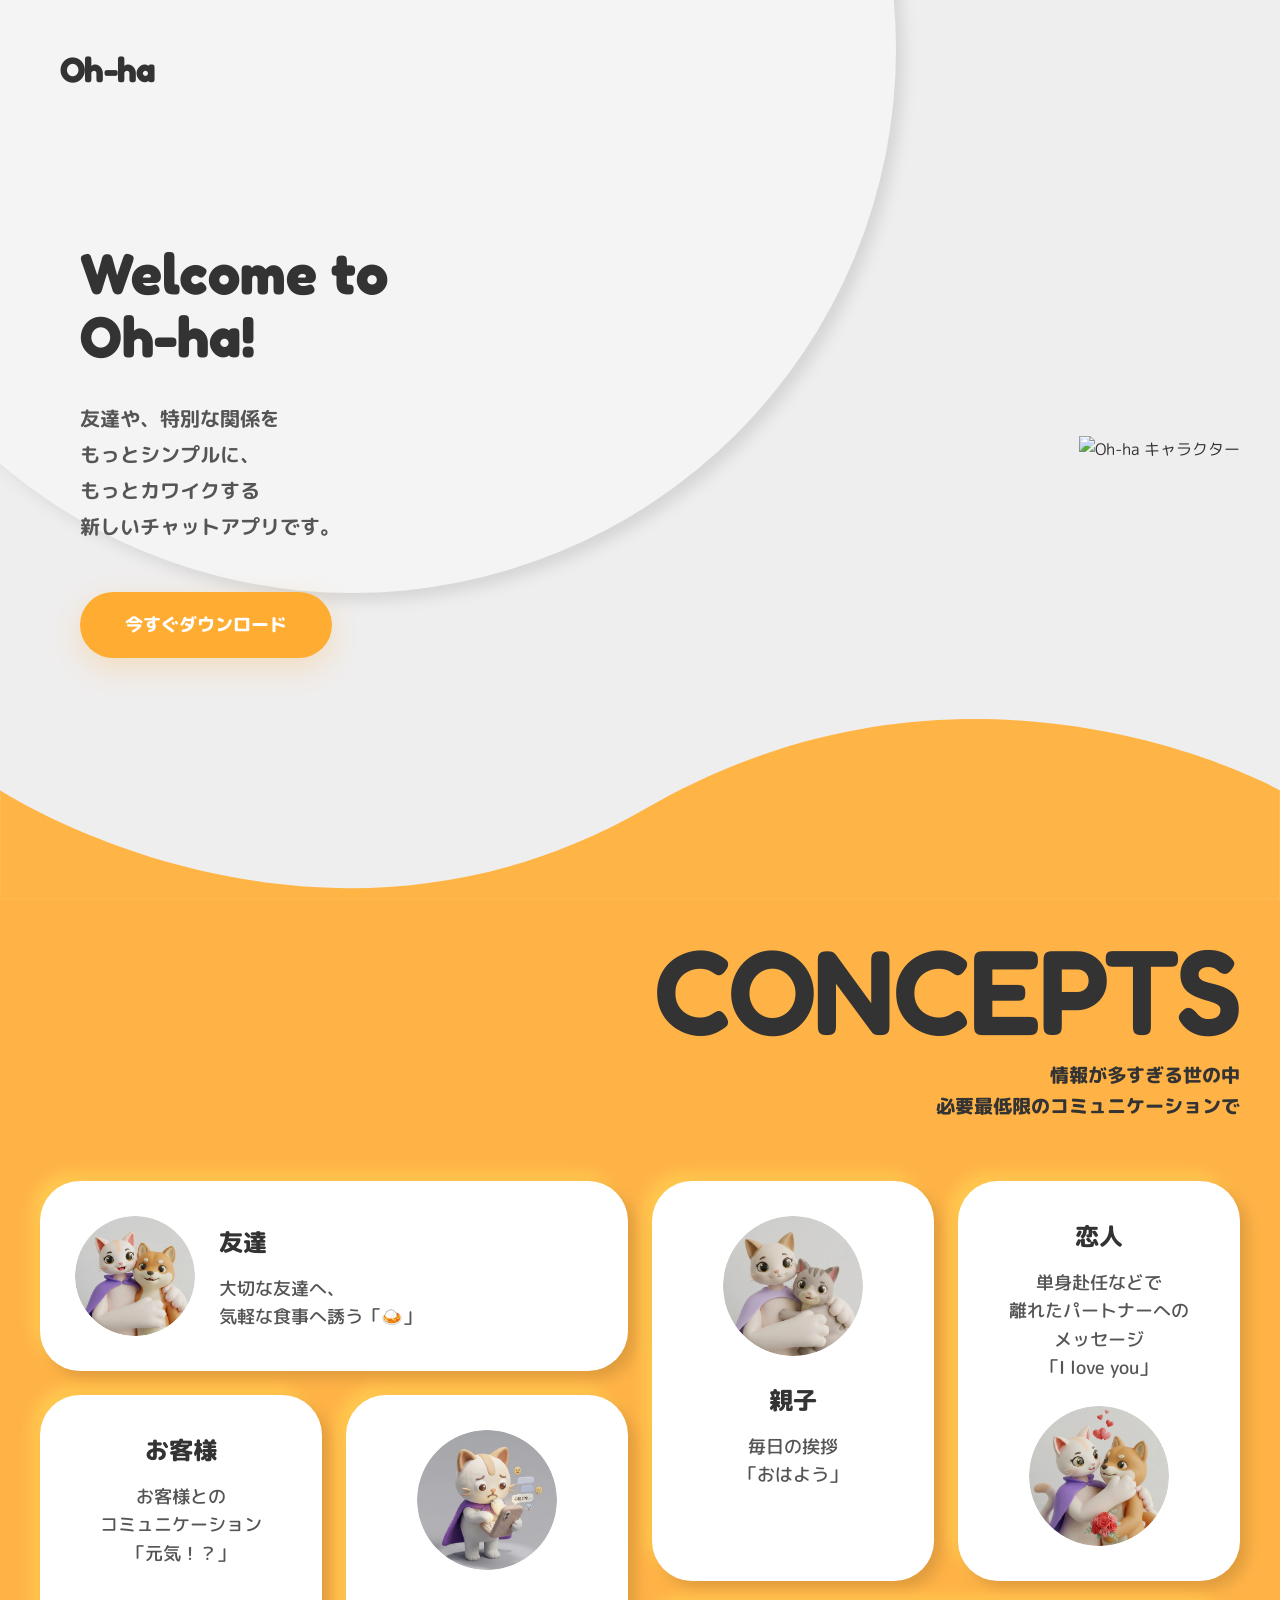
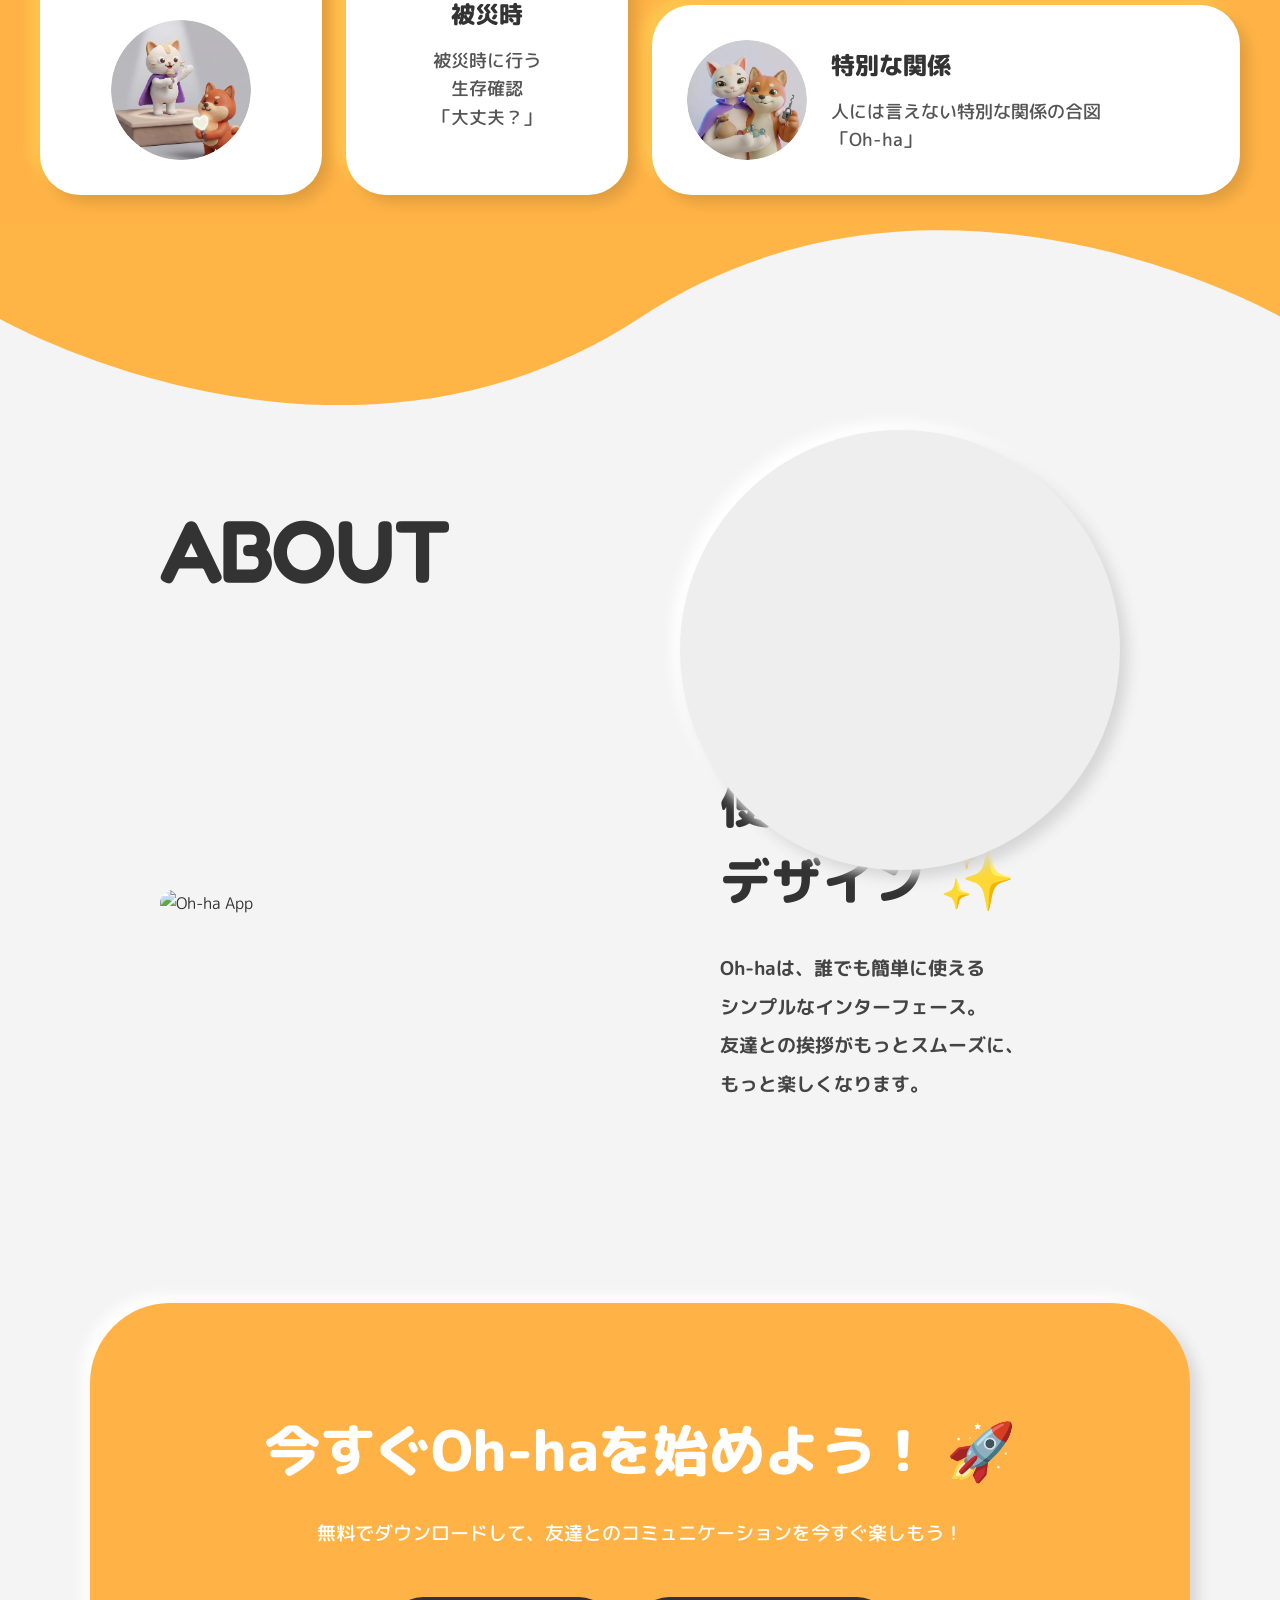
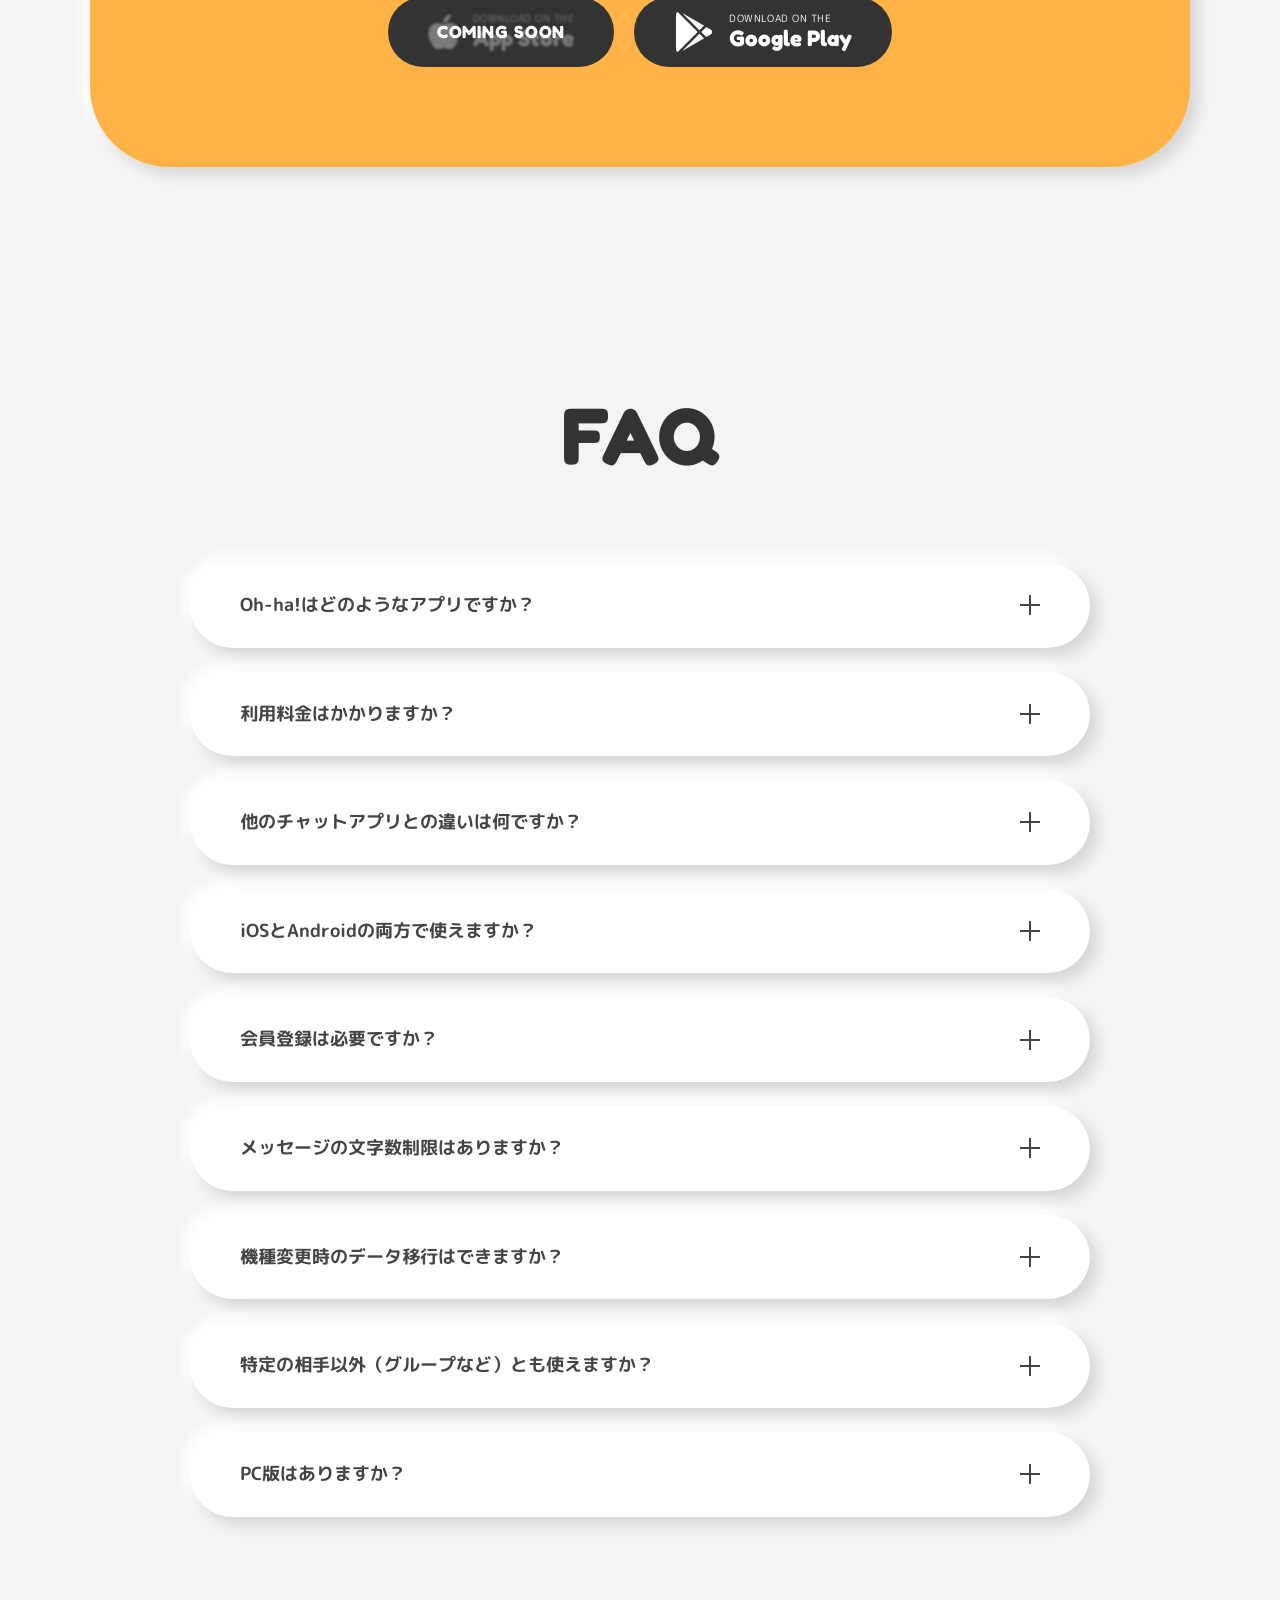
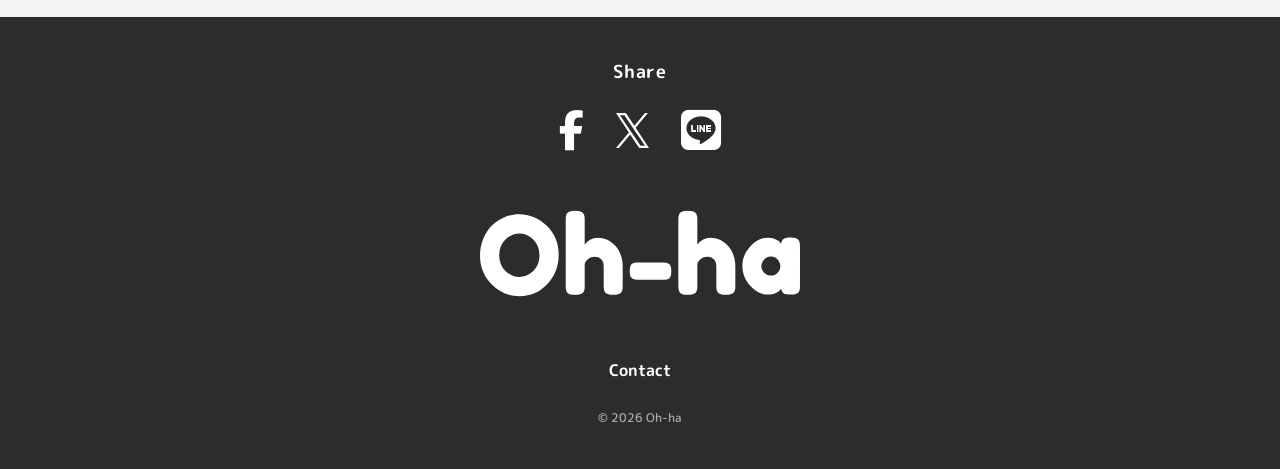
==== commit c8aea94e: "change img,add ogp" ====
--- a/index.html
+++ b/index.html
@@ -5,11 +5,26 @@
     <meta name="viewport" content="width=device-width, initial-scale=1.0">
     <title>Oh-ha! - 新しいチャットアプリ</title>
     <meta name="description" content="Oh-ha!は、言葉が明日の活力になる、シンプルでポジティブな新しいチャットアプリです。">
+    
+    <!-- OGP -->
+    <meta property="og:title" content="Oh-ha! - 言葉が明日の活力になる、新しいチャットアプリ">
+    <meta property="og:description" content="友達や大切な人ともっとシンプルに、もっとカワイク。必要最低限のコミュニケーションで心地よい距離感を。">
+    <meta property="og:type" content="website">
+    <meta property="og:url" content="https://oh-ha.com/">
+    <meta property="og:image" content="https://oh-ha.com/assets/img/ogp.png">
+    <meta property="og:site_name" content="Oh-ha!">
+    
+    <!-- Twitter Card -->
+    <meta name="twitter:card" content="summary_large_image">
+    <meta name="twitter:title" content="Oh-ha! - 新しいチャットアプリ">
+    <meta name="twitter:description" content="大切な人との「必要最低限だけど温かい」コミュニケーション。">
+    <meta name="twitter:image" content="https://oh-ha.com/assets/img/ogp.png">
     <link rel="preconnect" href="https://fonts.googleapis.com">
     <link rel="preconnect" href="https://fonts.gstatic.com" crossorigin>
     <link href="https://fonts.googleapis.com/css2?family=Fredoka:wght@300..700&family=M+PLUS+Rounded+1c:wght@400;500;700;800;900&display=swap" rel="stylesheet">
     <link rel="stylesheet" href="https://cdnjs.cloudflare.com/ajax/libs/font-awesome/6.4.0/css/all.min.css">
     <link rel="stylesheet" href="assets/css/style.css">
+    <link rel="icon" href="assets/img/favicon.ico" type="image/x-icon">
 </head>
 <body>
 
@@ -48,7 +63,7 @@
                     <!-- Card 1: 友達 (Horizontal) -->
                     <div class="concept-card concept-card--1">
                         <div class="concept-card__icon">
-                            <img src="assets/img/01.png" alt="友達">
+                            <img src="assets/img/07.webp" alt="友達">
                         </div>
                         <div class="concept-card__text">
                             <h3 class="concept-card__label">友達</h3>
@@ -59,7 +74,7 @@
                     <!-- Card 2: 親子 (Vertical, Icon Top) -->
                     <div class="concept-card concept-card--2">
                         <div class="concept-card__icon">
-                            <img src="assets/img/02.png" alt="親子">
+                            <img src="assets/img/02.webp" alt="親子">
                         </div>
                         <div class="concept-card__text">
                             <h3 class="concept-card__label">親子</h3>
@@ -74,7 +89,7 @@
                             <p class="concept-card__desc">単身赴任などで<br>離れたパートナーへの<br>メッセージ<br>「I love you」</p>
                         </div>
                         <div class="concept-card__icon">
-                            <img src="assets/img/03.png" alt="恋人">
+                            <img src="assets/img/03.webp" alt="恋人">
                         </div>
                     </div>
 
@@ -85,14 +100,14 @@
                             <p class="concept-card__desc">お客様との<br>コミュニケーション<br>「元気！？」</p>
                         </div>
                         <div class="concept-card__icon">
-                            <img src="assets/img/04.png" alt="お客様">
+                            <img src="assets/img/04.webp" alt="お客様">
                         </div>
                     </div>
 
                     <!-- Card 5: 被災時 (Vertical, Icon Top) -->
                     <div class="concept-card concept-card--5">
                         <div class="concept-card__icon">
-                            <img src="assets/img/05.png" alt="被災時">
+                            <img src="assets/img/05.webp" alt="被災時">
                         </div>
                         <div class="concept-card__text">
                             <h3 class="concept-card__label">被災時</h3>
@@ -103,7 +118,7 @@
                     <!-- Card 6: 特別な関係 (Horizontal) -->
                     <div class="concept-card concept-card--6">
                         <div class="concept-card__icon">
-                            <img src="assets/img/06.png" alt="特別な関係">
+                            <img src="assets/img/06.webp" alt="特別な関係">
                         </div>
                         <div class="concept-card__text">
                             <h3 class="concept-card__label">特別な関係</h3>
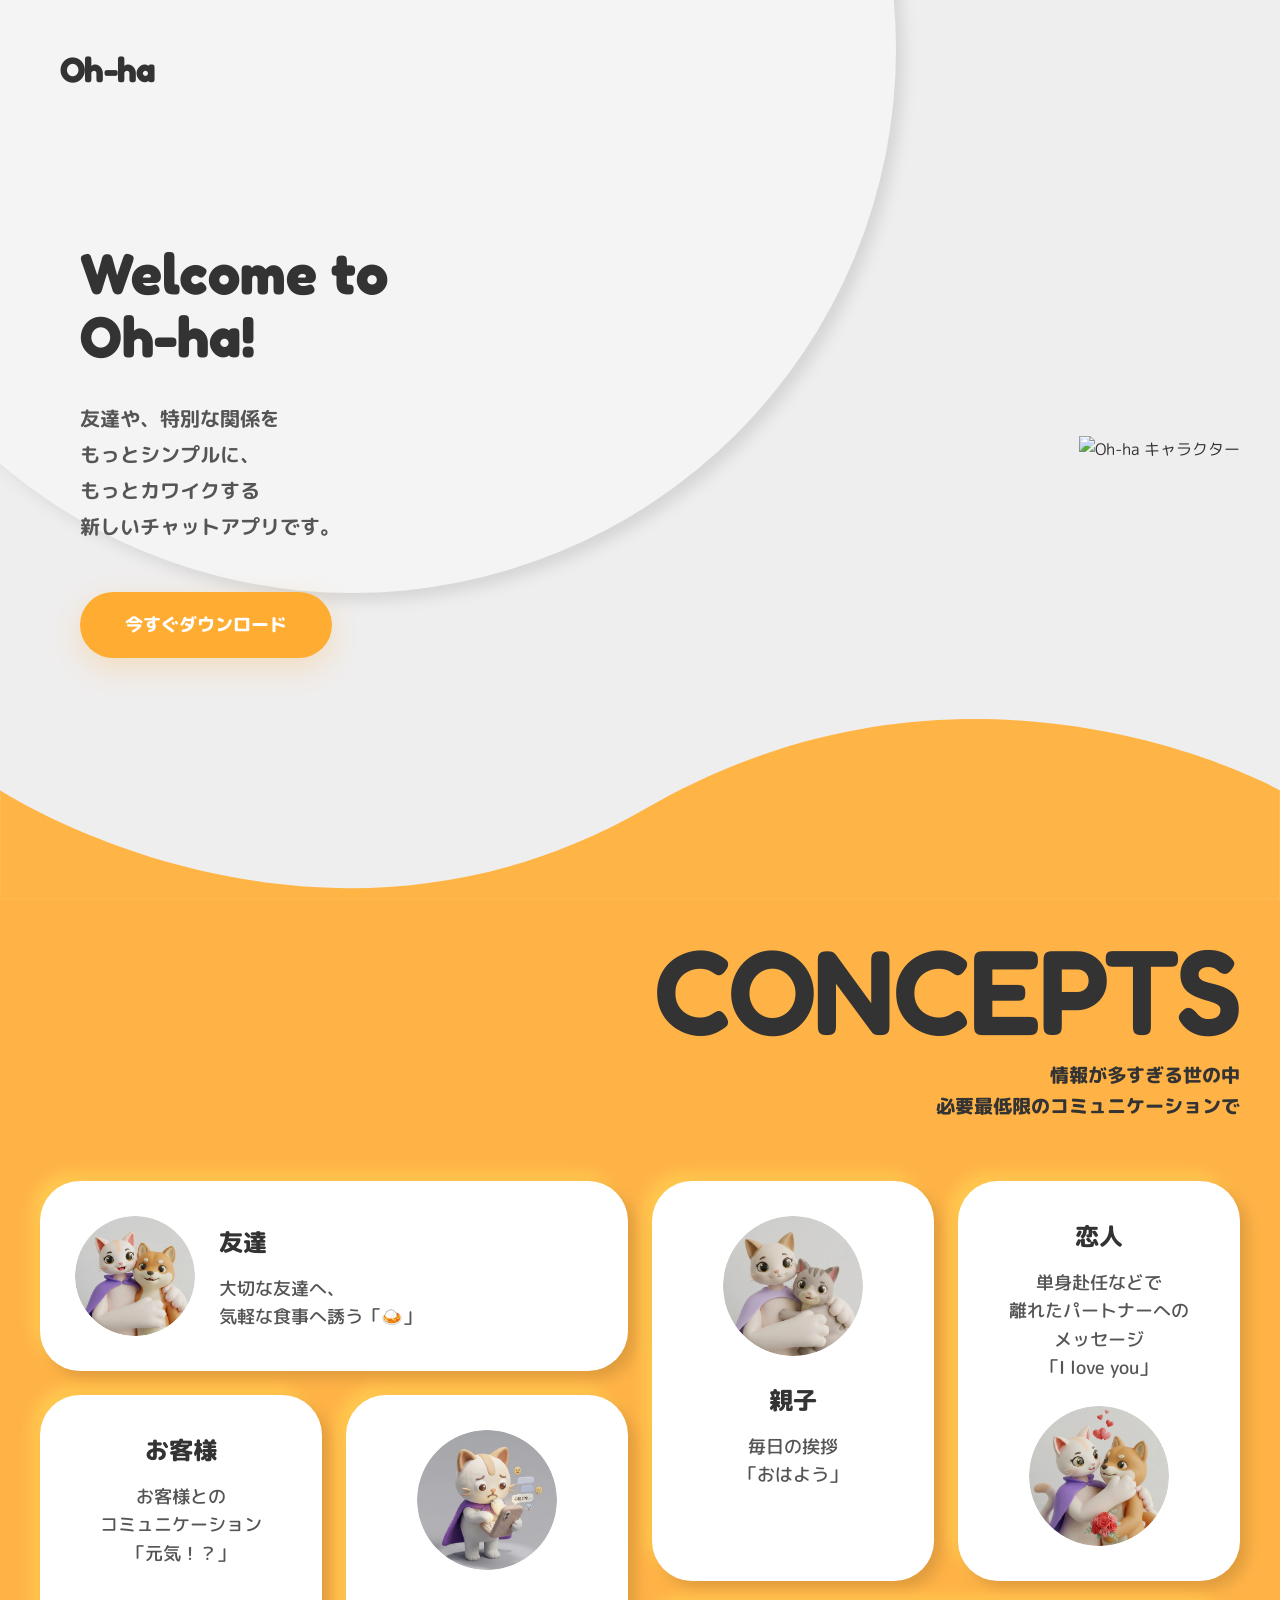
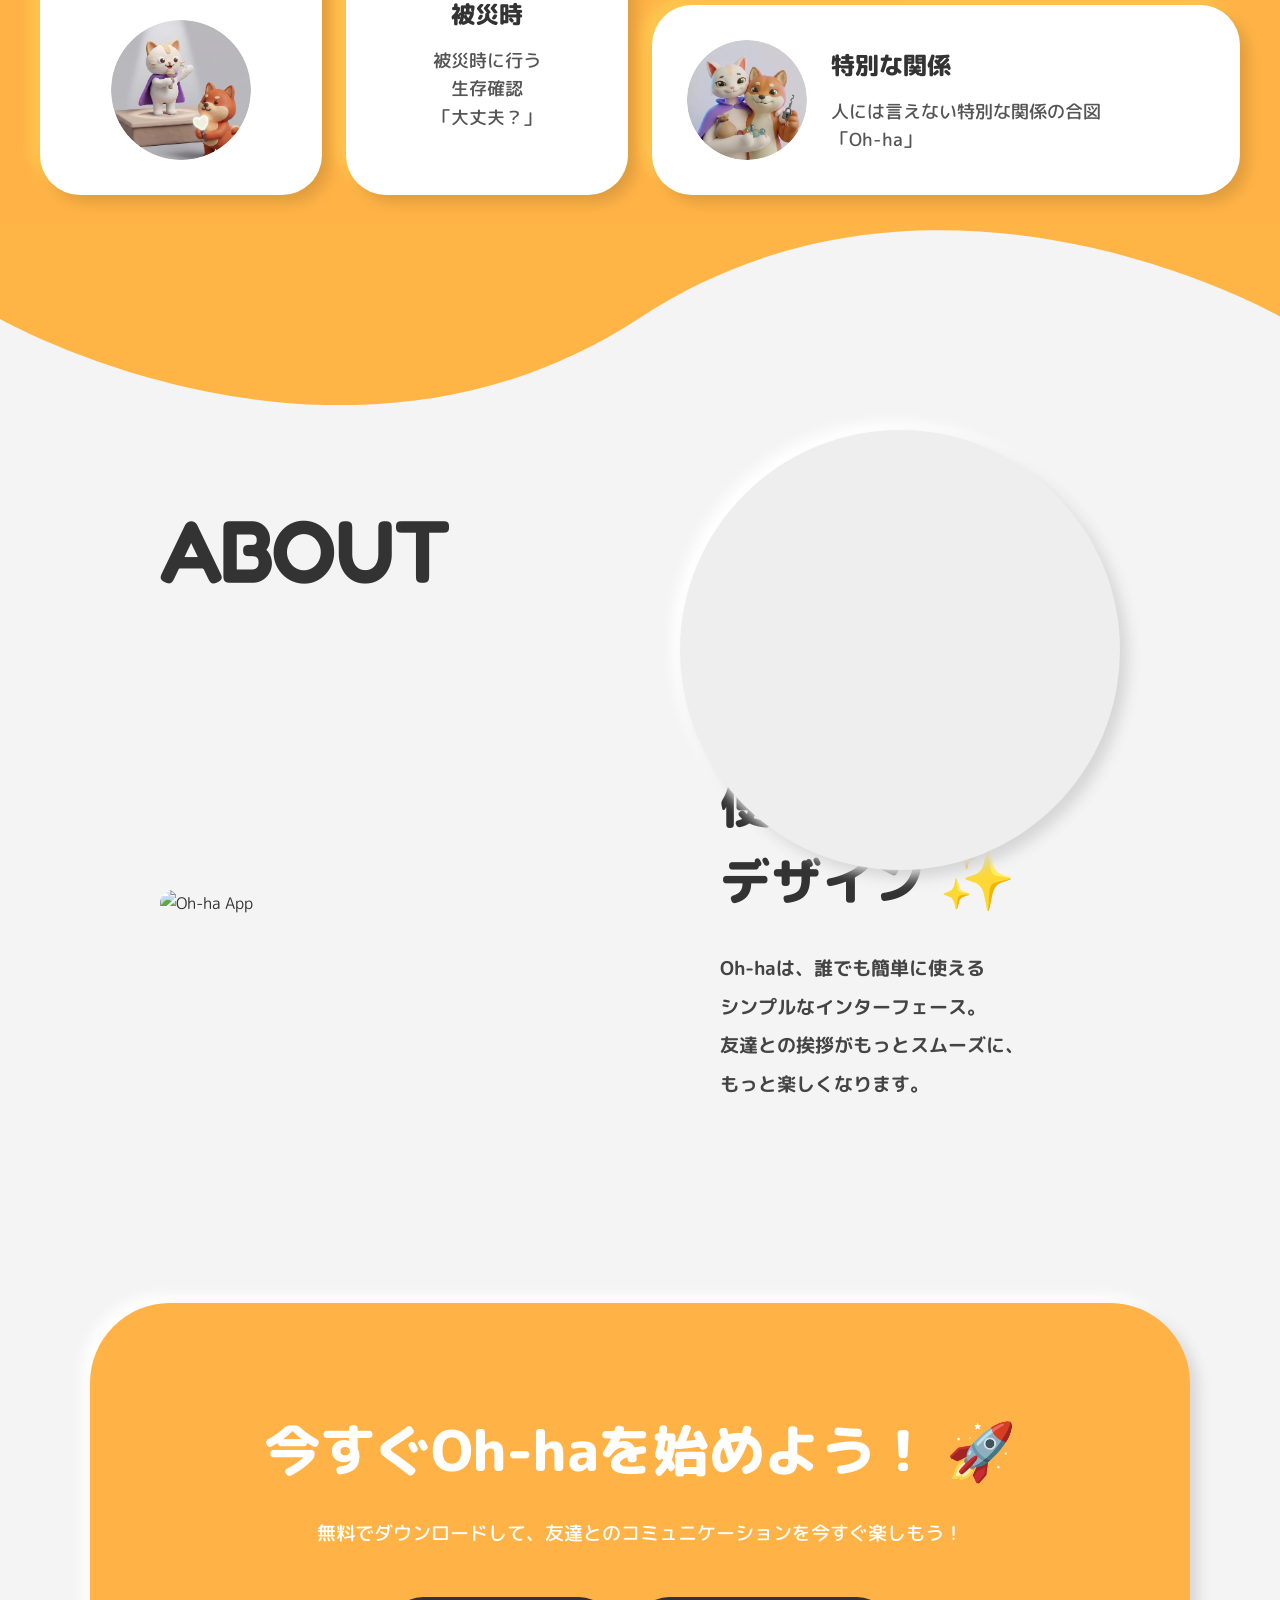
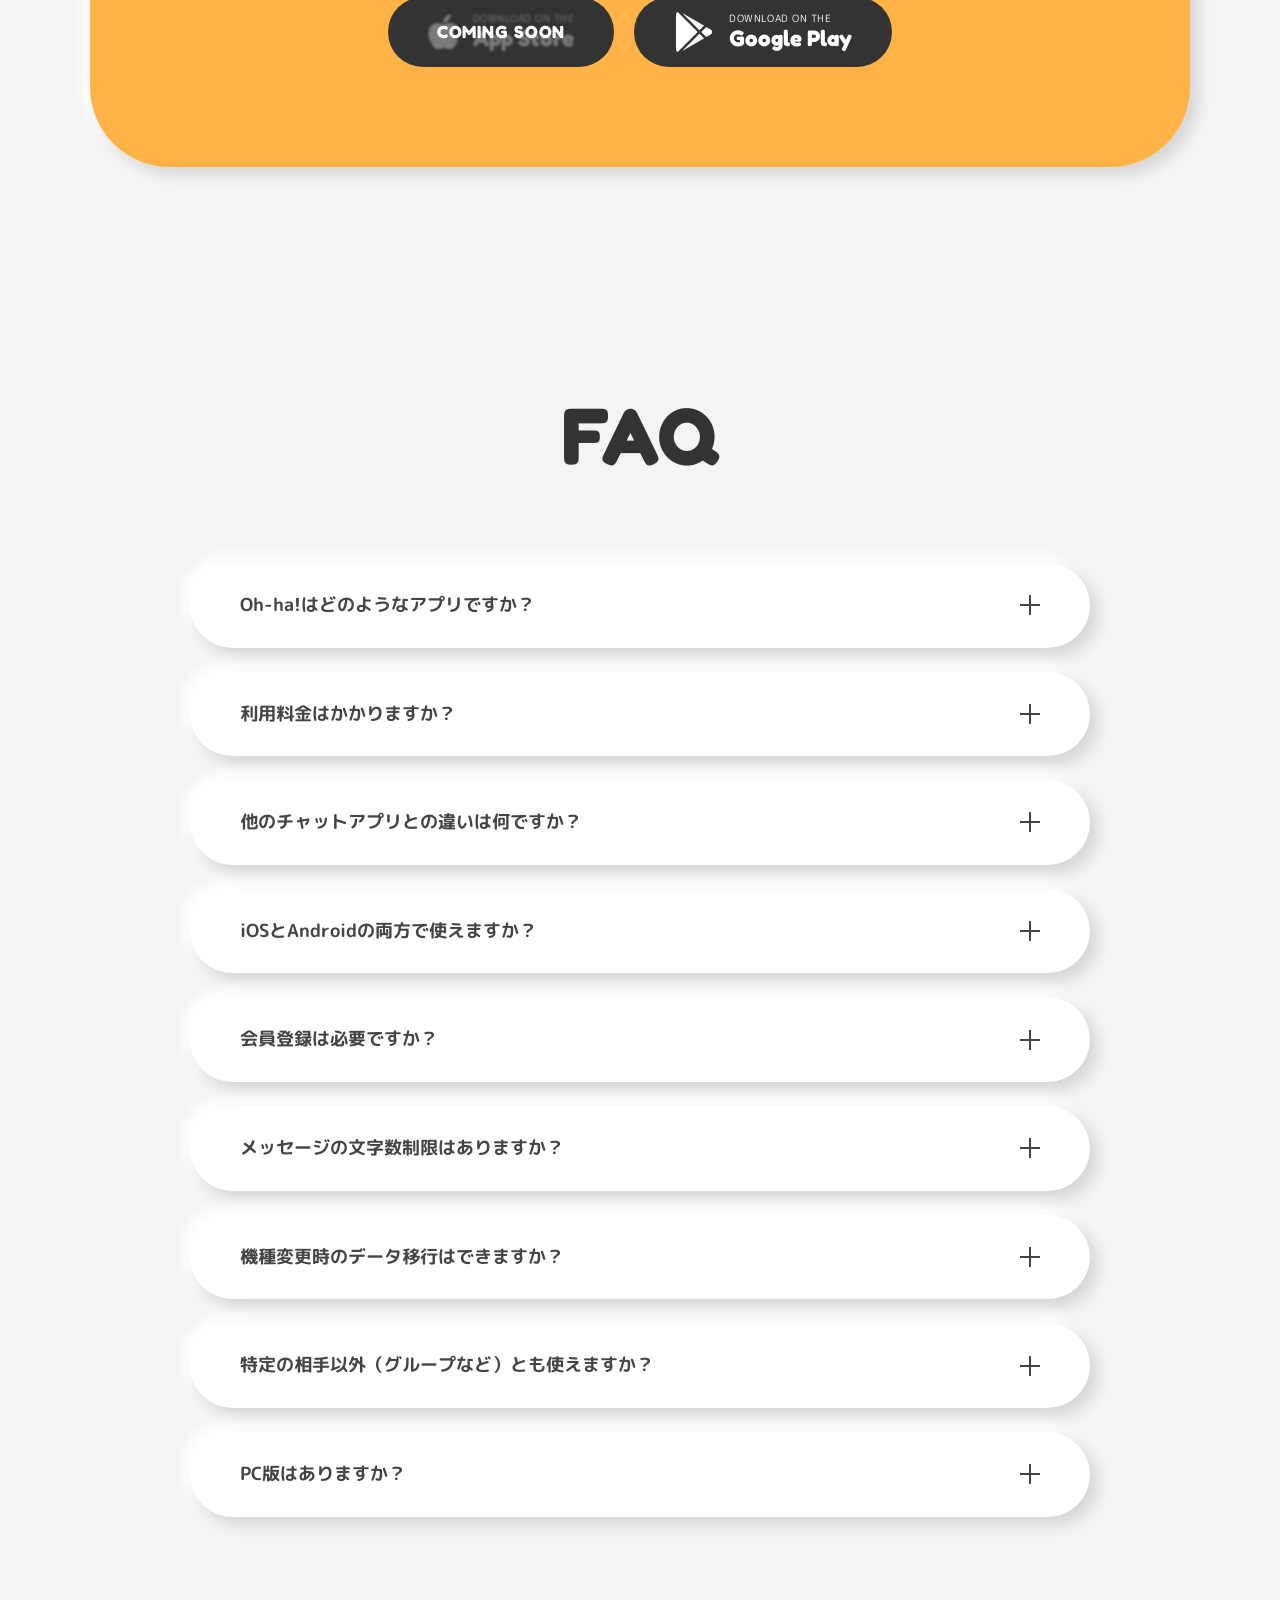
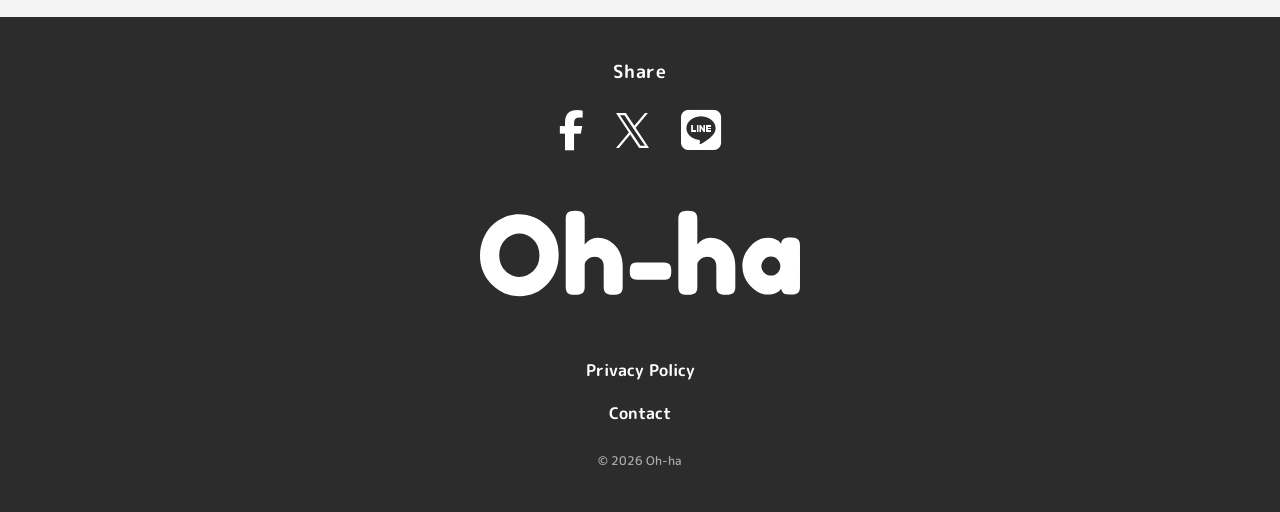
==== commit 3bc540cf: "feat: add privacy policy page and link it from index.html" ====
--- a/index.html
+++ b/index.html
@@ -10,15 +10,15 @@
     <meta property="og:title" content="Oh-ha! - 言葉が明日の活力になる、新しいチャットアプリ">
     <meta property="og:description" content="友達や大切な人ともっとシンプルに、もっとカワイク。必要最低限のコミュニケーションで心地よい距離感を。">
     <meta property="og:type" content="website">
-    <meta property="og:url" content="https://oh-ha.com/">
-    <meta property="og:image" content="https://oh-ha.com/assets/img/ogp.png">
+    <meta property="og:url" content="https://harash.github.io/oh-ha-lp/">
+    <meta property="og:image" content="https://harash.github.io/oh-ha-lp/assets/img/ogp.png">
     <meta property="og:site_name" content="Oh-ha!">
     
     <!-- Twitter Card -->
     <meta name="twitter:card" content="summary_large_image">
     <meta name="twitter:title" content="Oh-ha! - 新しいチャットアプリ">
     <meta name="twitter:description" content="大切な人との「必要最低限だけど温かい」コミュニケーション。">
-    <meta name="twitter:image" content="https://oh-ha.com/assets/img/ogp.png">
+    <meta name="twitter:image" content="https://harash.github.io/oh-ha-lp/assets/img/ogp.png">
     <link rel="preconnect" href="https://fonts.googleapis.com">
     <link rel="preconnect" href="https://fonts.gstatic.com" crossorigin>
     <link href="https://fonts.googleapis.com/css2?family=Fredoka:wght@300..700&family=M+PLUS+Rounded+1c:wght@400;500;700;800;900&display=swap" rel="stylesheet">
@@ -278,15 +278,16 @@
         <div class="footer__inner">
             <p class="footer__share-label">Share</p>
             <div class="footer__icons">
-                <a href="https://www.facebook.com/sharer/sharer.php?u=https://oh-ha.com/" target="_blank" rel="noopener noreferrer" class="footer__icon"><i class="fa-brands fa-facebook-f"></i></a>
-                <a href="https://twitter.com/intent/tweet?text=Oh-ha!%20-%20言葉が明日の活力になる、新しいチャットアプリ&url=https://oh-ha.com/" target="_blank" rel="noopener noreferrer" class="footer__icon"><img src="assets/img/x.svg" alt="X"></a>
-                <a href="https://social-plugins.line.me/lineit/share?url=https://oh-ha.com/" target="_blank" rel="noopener noreferrer" class="footer__icon"><i class="fa-brands fa-line"></i></a>
+                <a href="https://www.facebook.com/sharer/sharer.php?u=https://harash.github.io/oh-ha-lp/" target="_blank" rel="noopener noreferrer" class="footer__icon"><i class="fa-brands fa-facebook-f"></i></a>
+                <a href="https://twitter.com/intent/tweet?text=Oh-ha!%20-%20言葉が明日の活力になる、新しいチャットアプリ&url=https://harash.github.io/oh-ha-lp/" target="_blank" rel="noopener noreferrer" class="footer__icon"><img src="assets/img/x.svg" alt="X"></a>
+                <a href="https://social-plugins.line.me/lineit/share?url=https://harash.github.io/oh-ha-lp/" target="_blank" rel="noopener noreferrer" class="footer__icon"><i class="fa-brands fa-line"></i></a>
             </div>
             <div class="footer__logo">
                 <img src="assets/img/logo_w.svg" alt="Oh-ha">
             </div>
             <div class="footer__bottom">
-                <a href="https://forms.gle/Ja2dToqV79UWPRsLA" class="footer__link">Contact</a>
+                <a href="privacy" class="footer__link">Privacy Policy</a>
+                <a href="https://forms.gle/Ja2dToqV79UWPRsLA" class="footer__link" target="_blank">Contact</a>
                 <p class="footer__copy">&copy; 2026 Oh-ha</p>
             </div>
         </div>
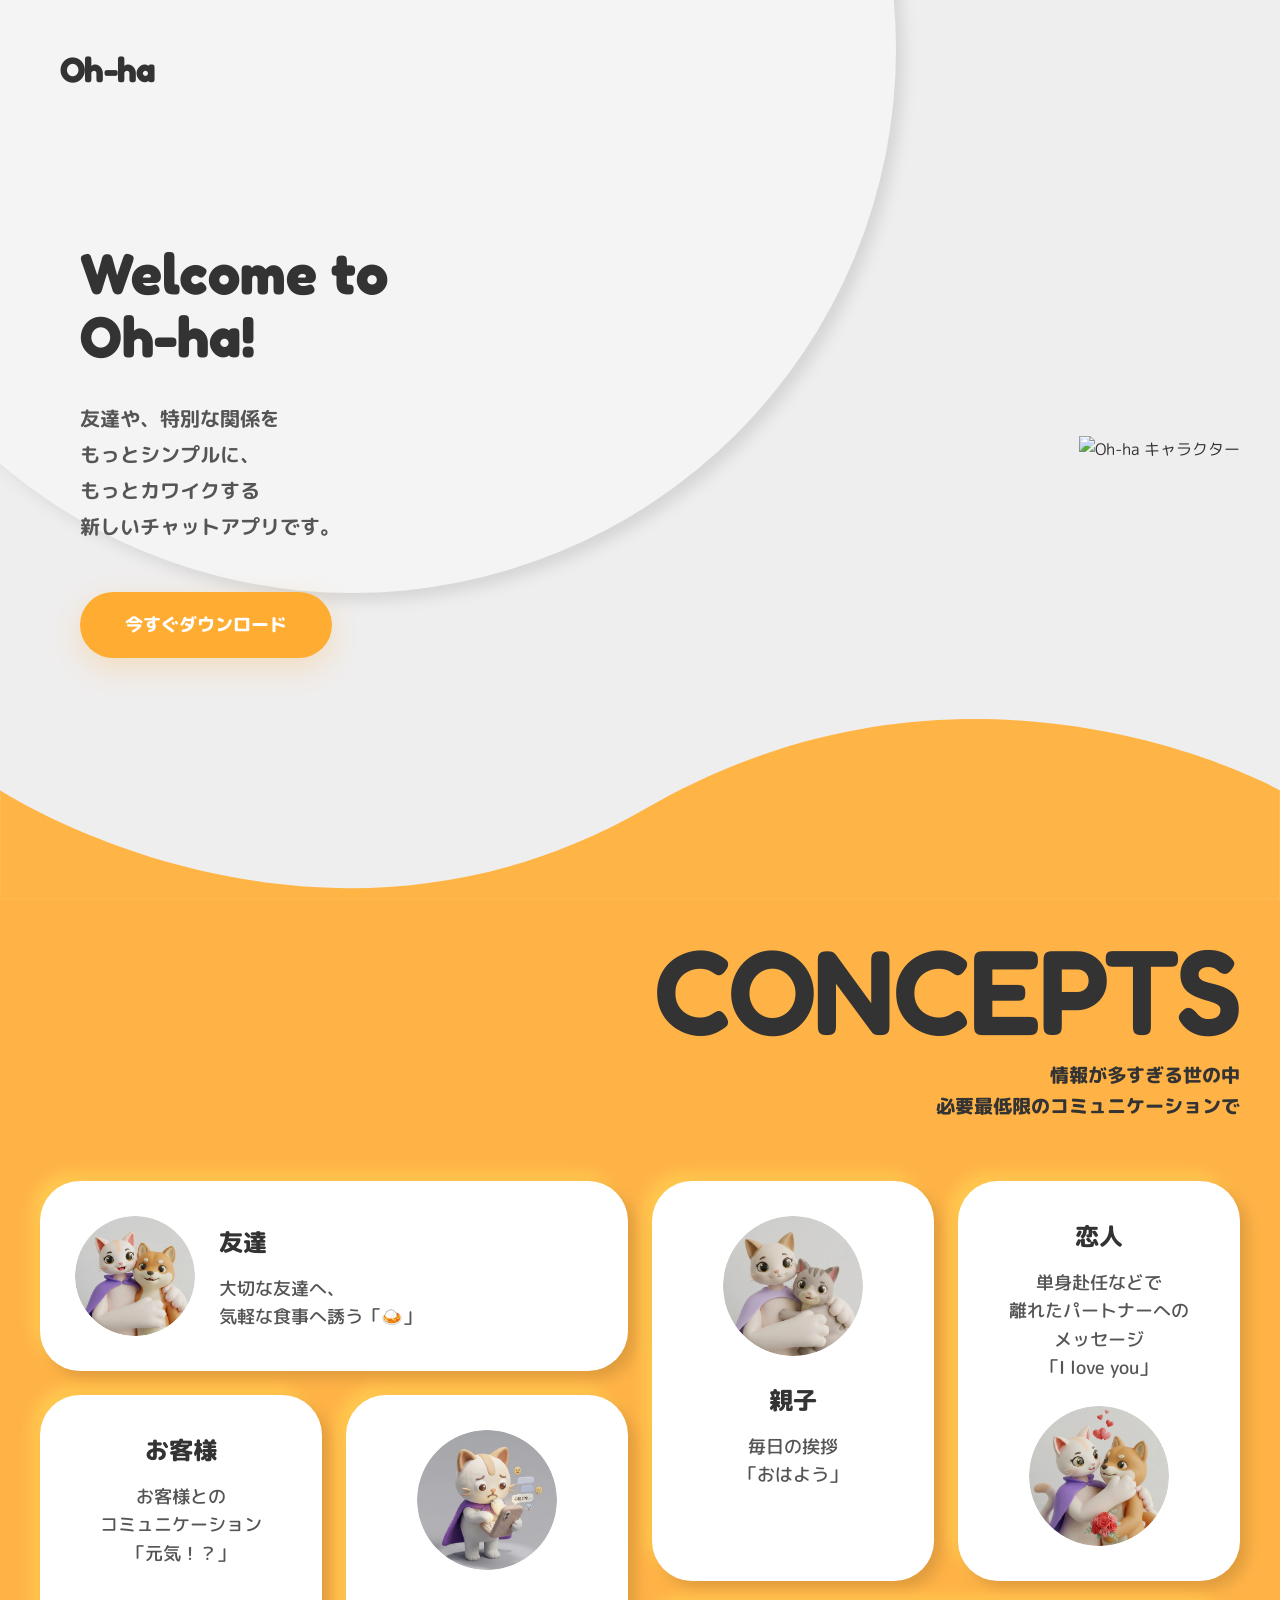
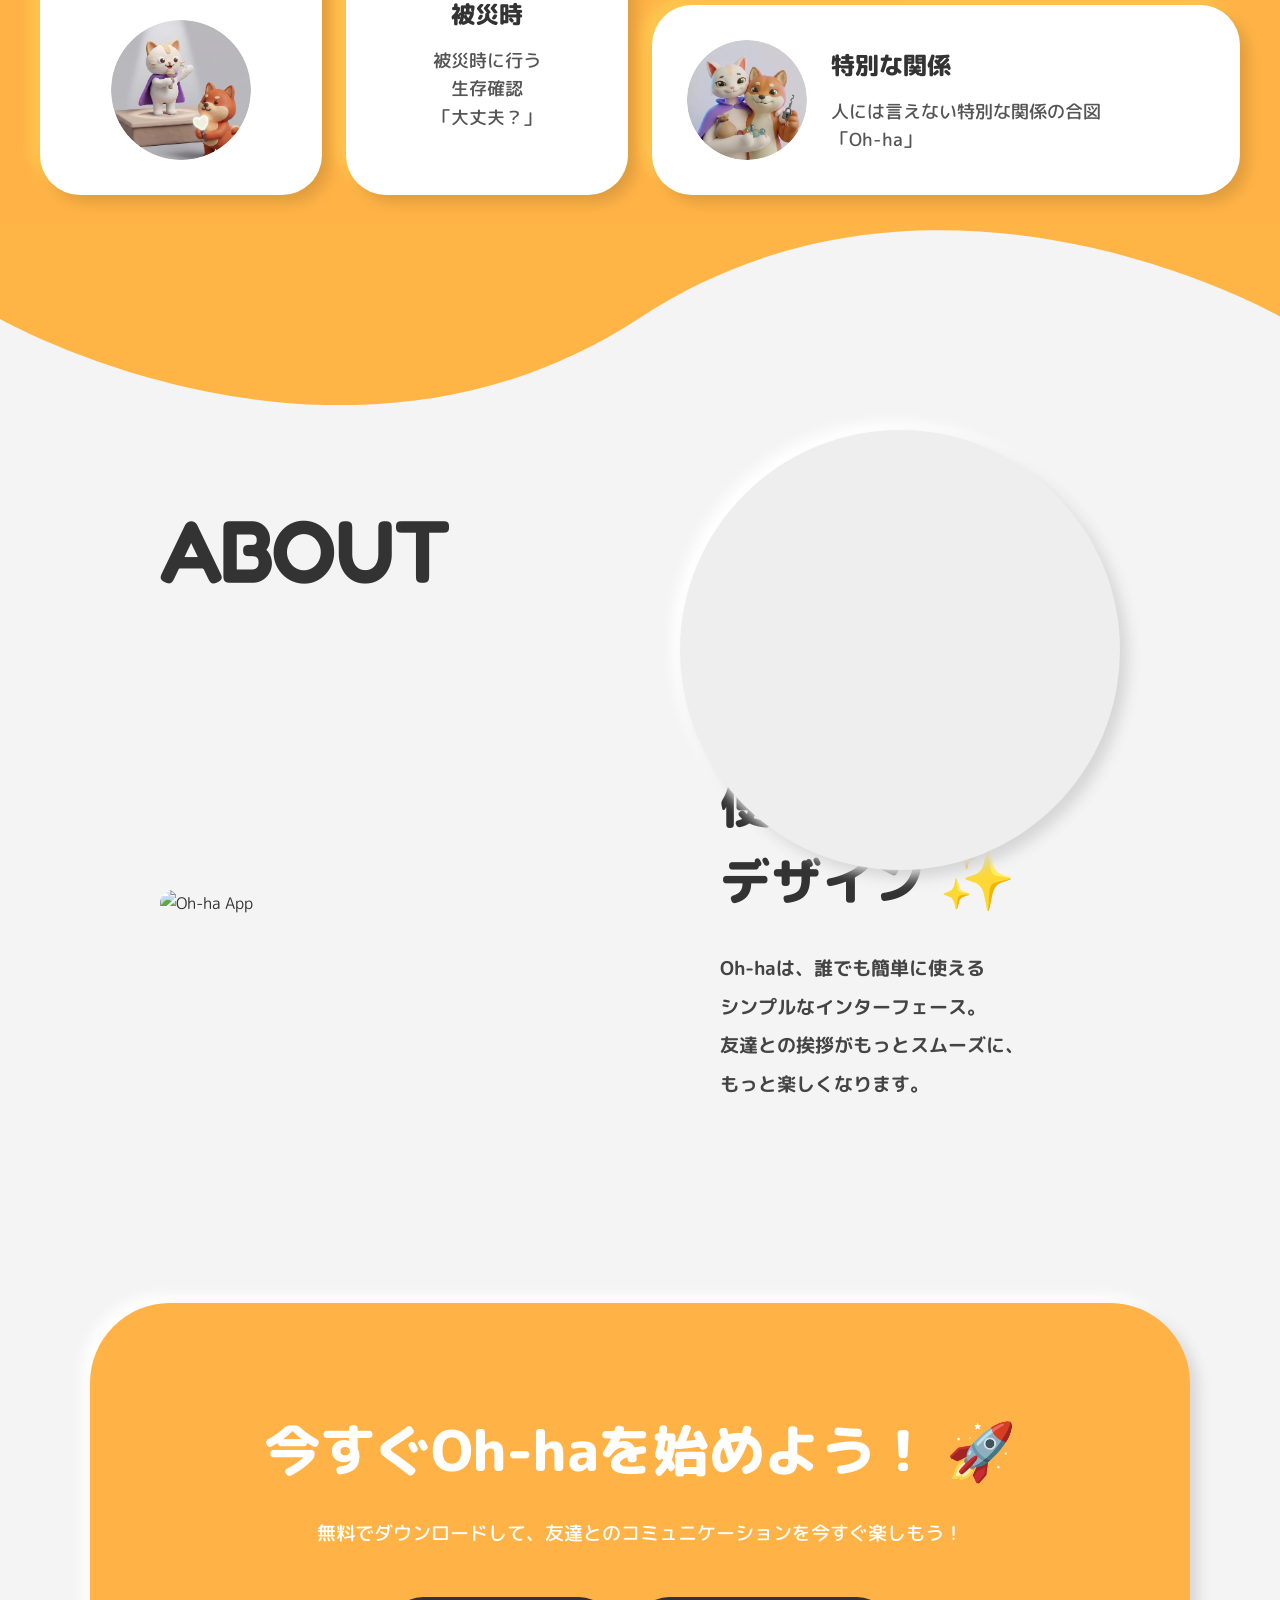
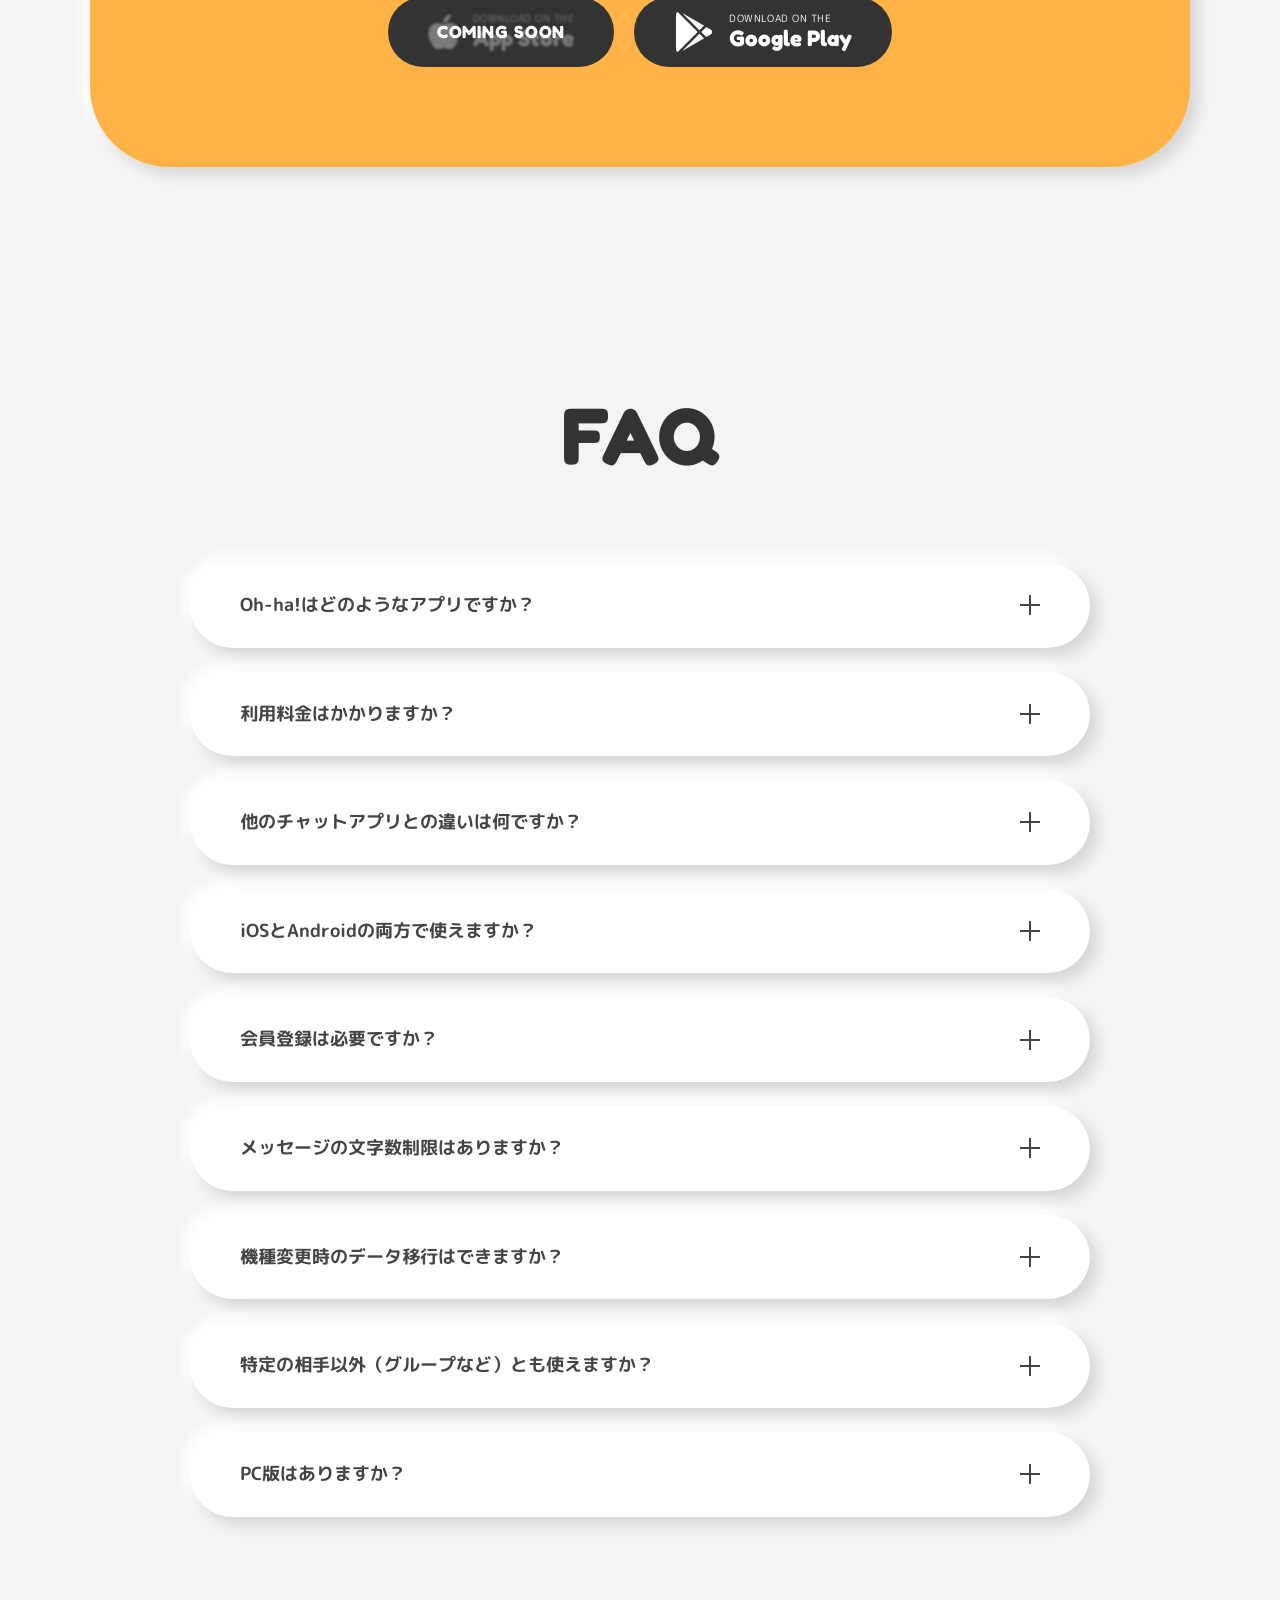
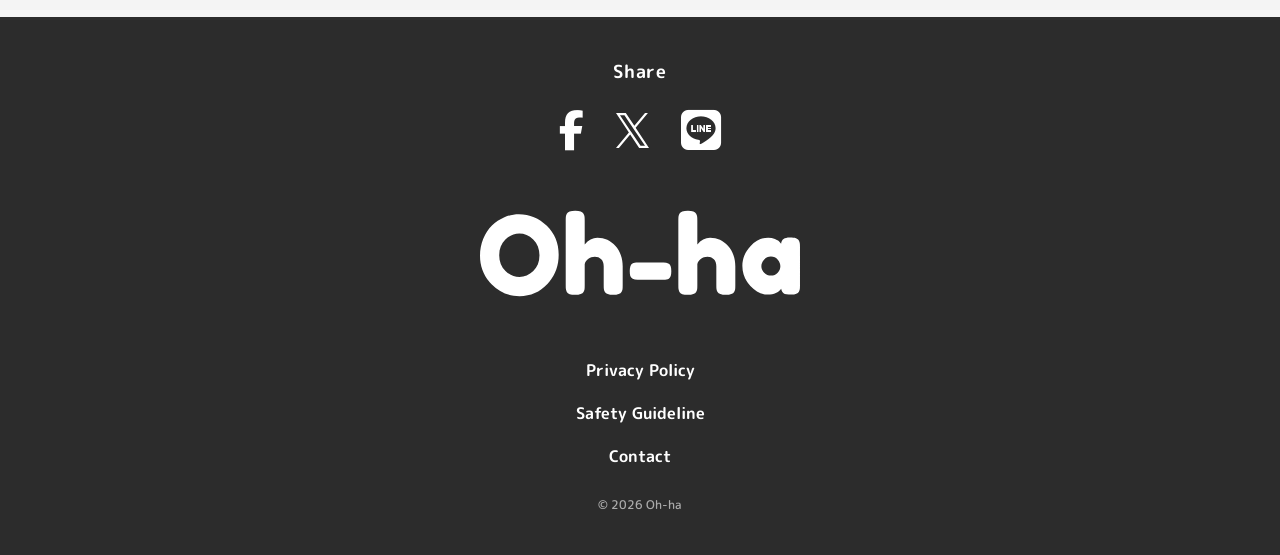
==== commit 8d30e0a9: "feat: add safety policy page and update navigation in index and privacy pages" ====
--- a/index.html
+++ b/index.html
@@ -287,6 +287,7 @@
             </div>
             <div class="footer__bottom">
                 <a href="privacy" class="footer__link">Privacy Policy</a>
+                <a href="safety" class="footer__link">Safety Guideline</a>
                 <a href="https://forms.gle/Ja2dToqV79UWPRsLA" class="footer__link" target="_blank">Contact</a>
                 <p class="footer__copy">&copy; 2026 Oh-ha</p>
             </div>
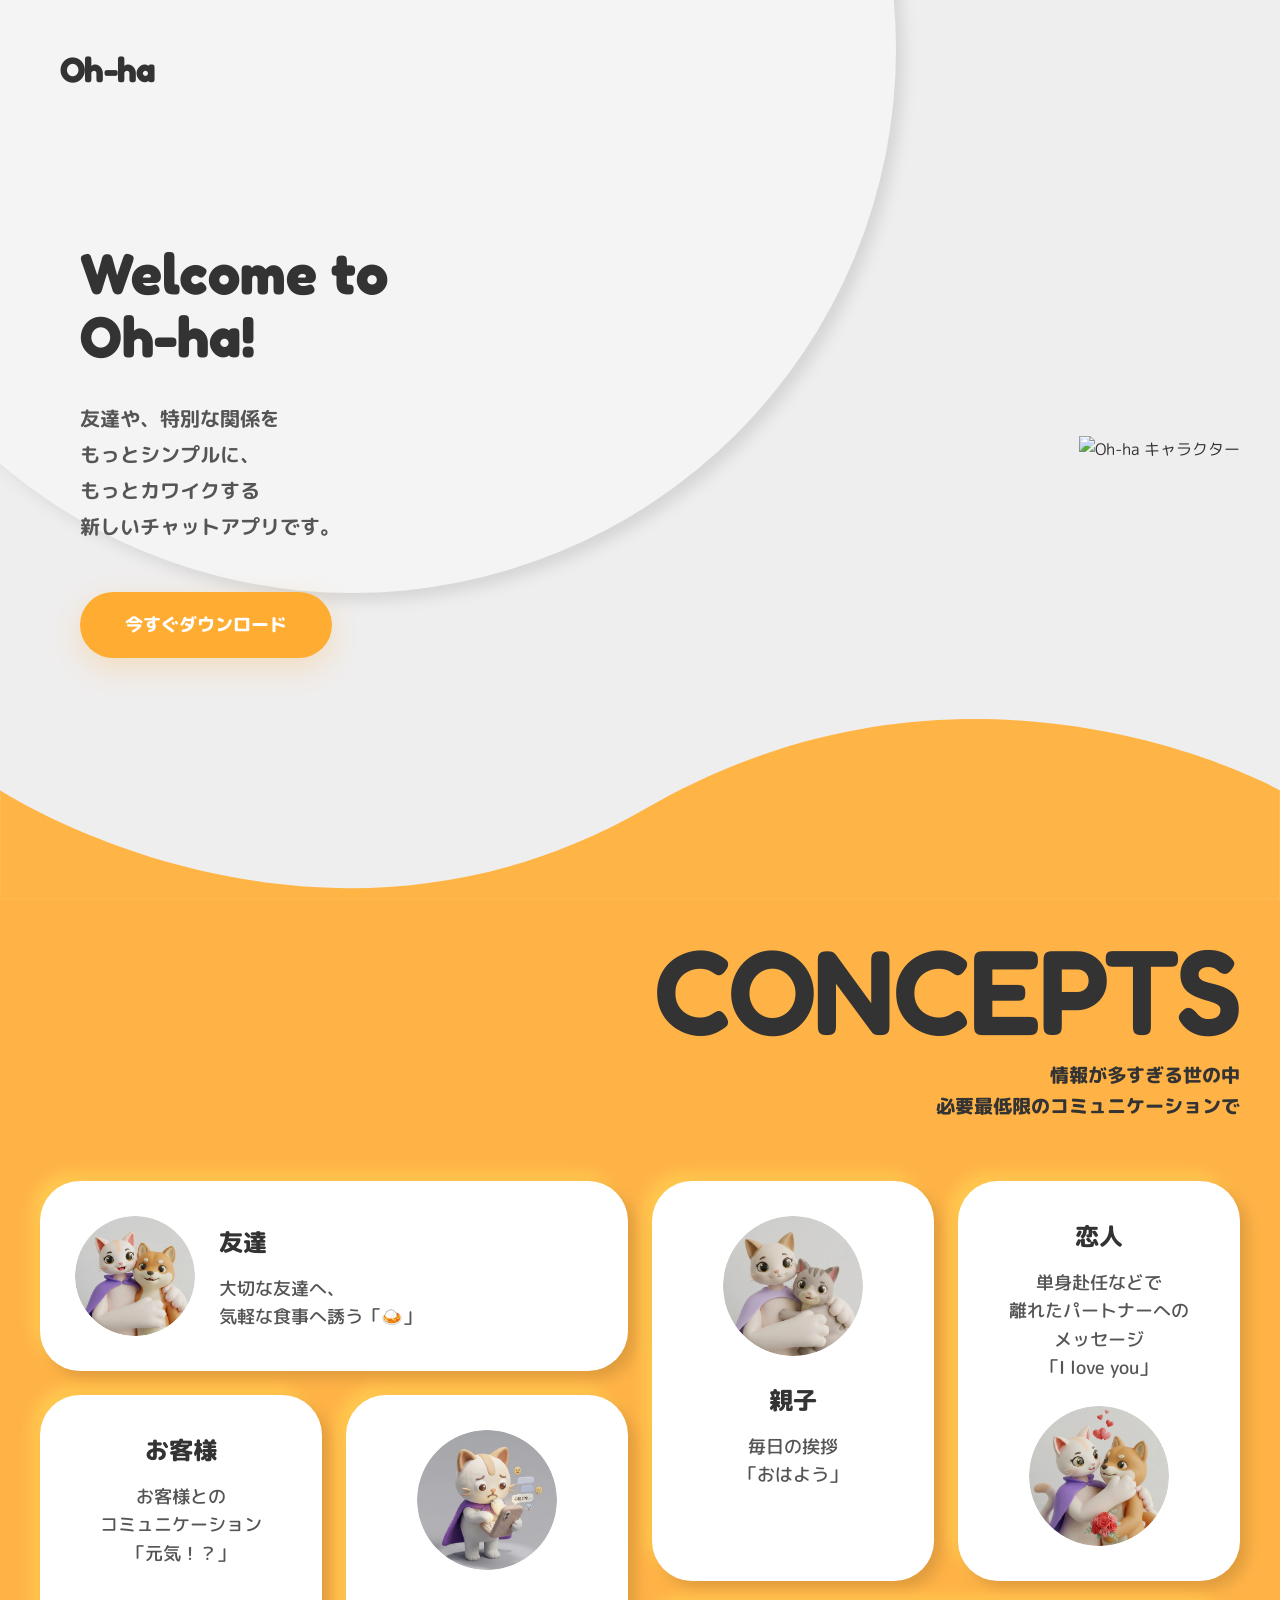
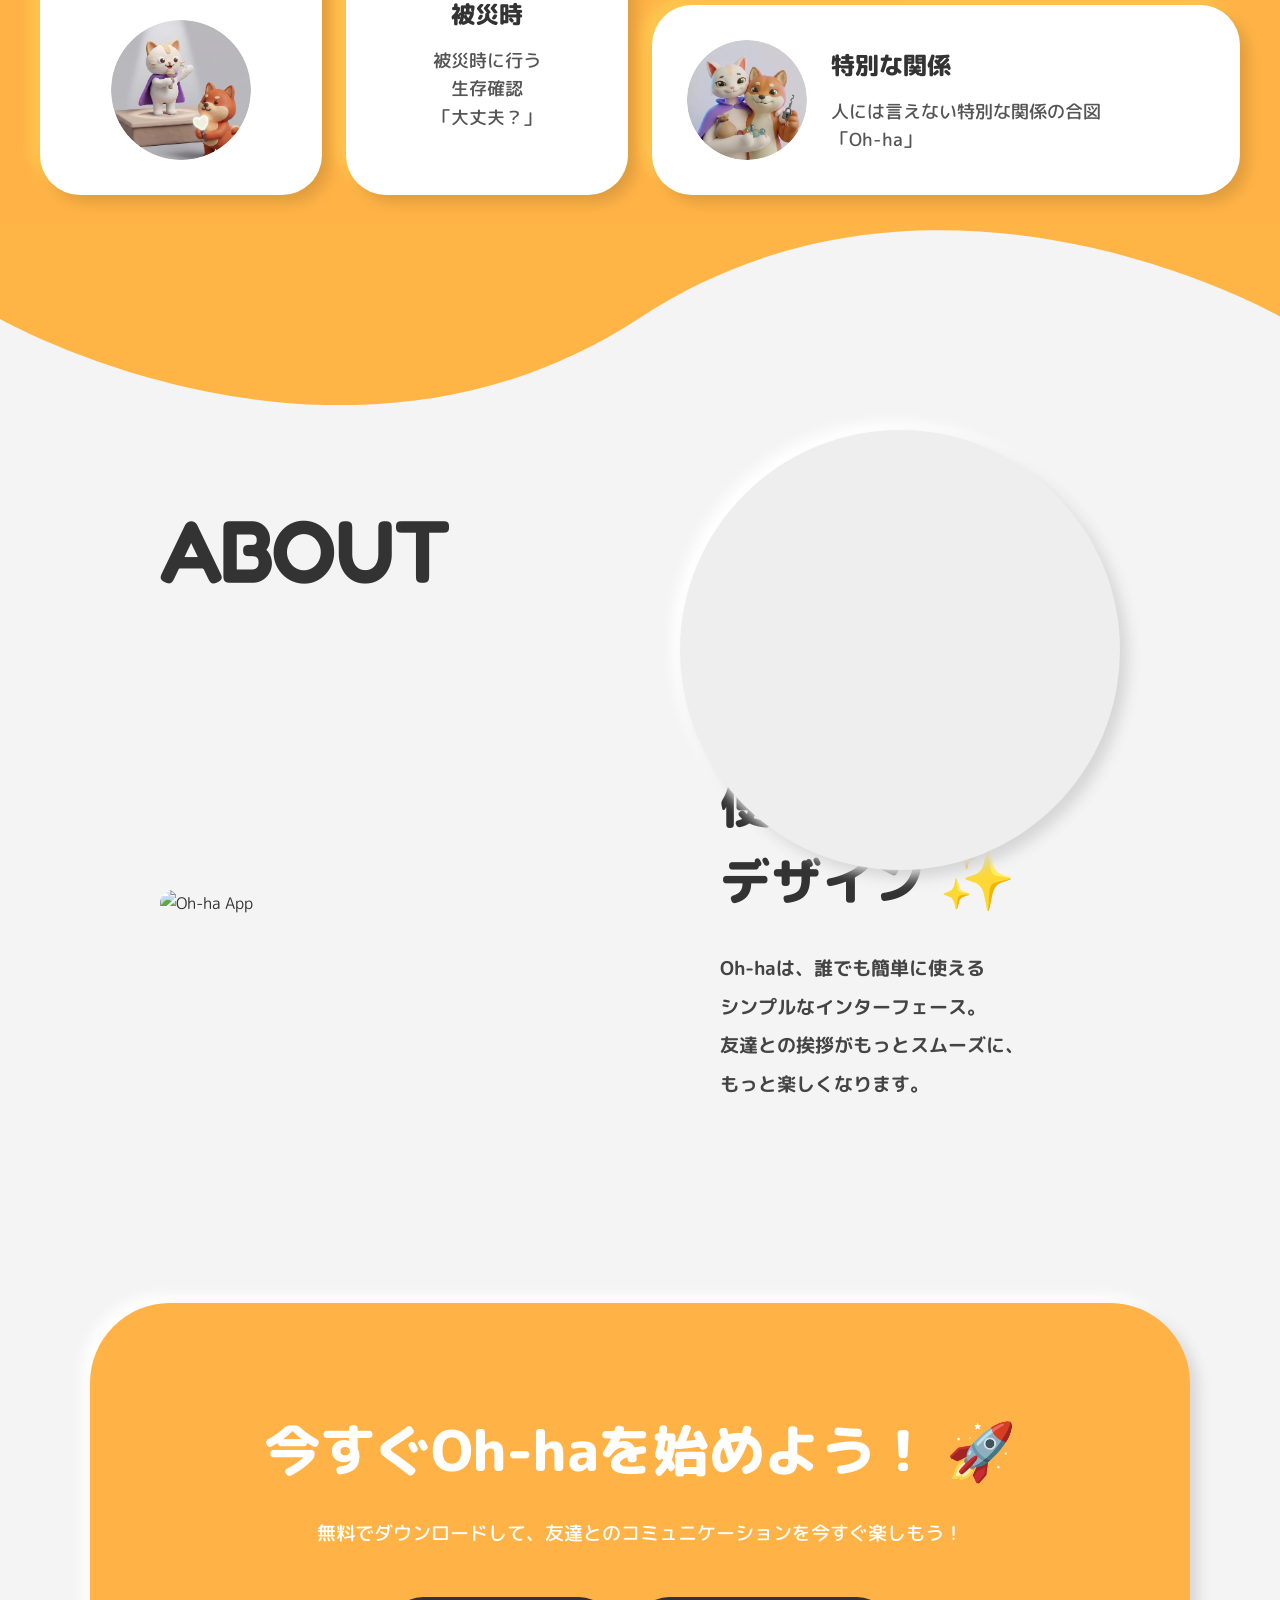
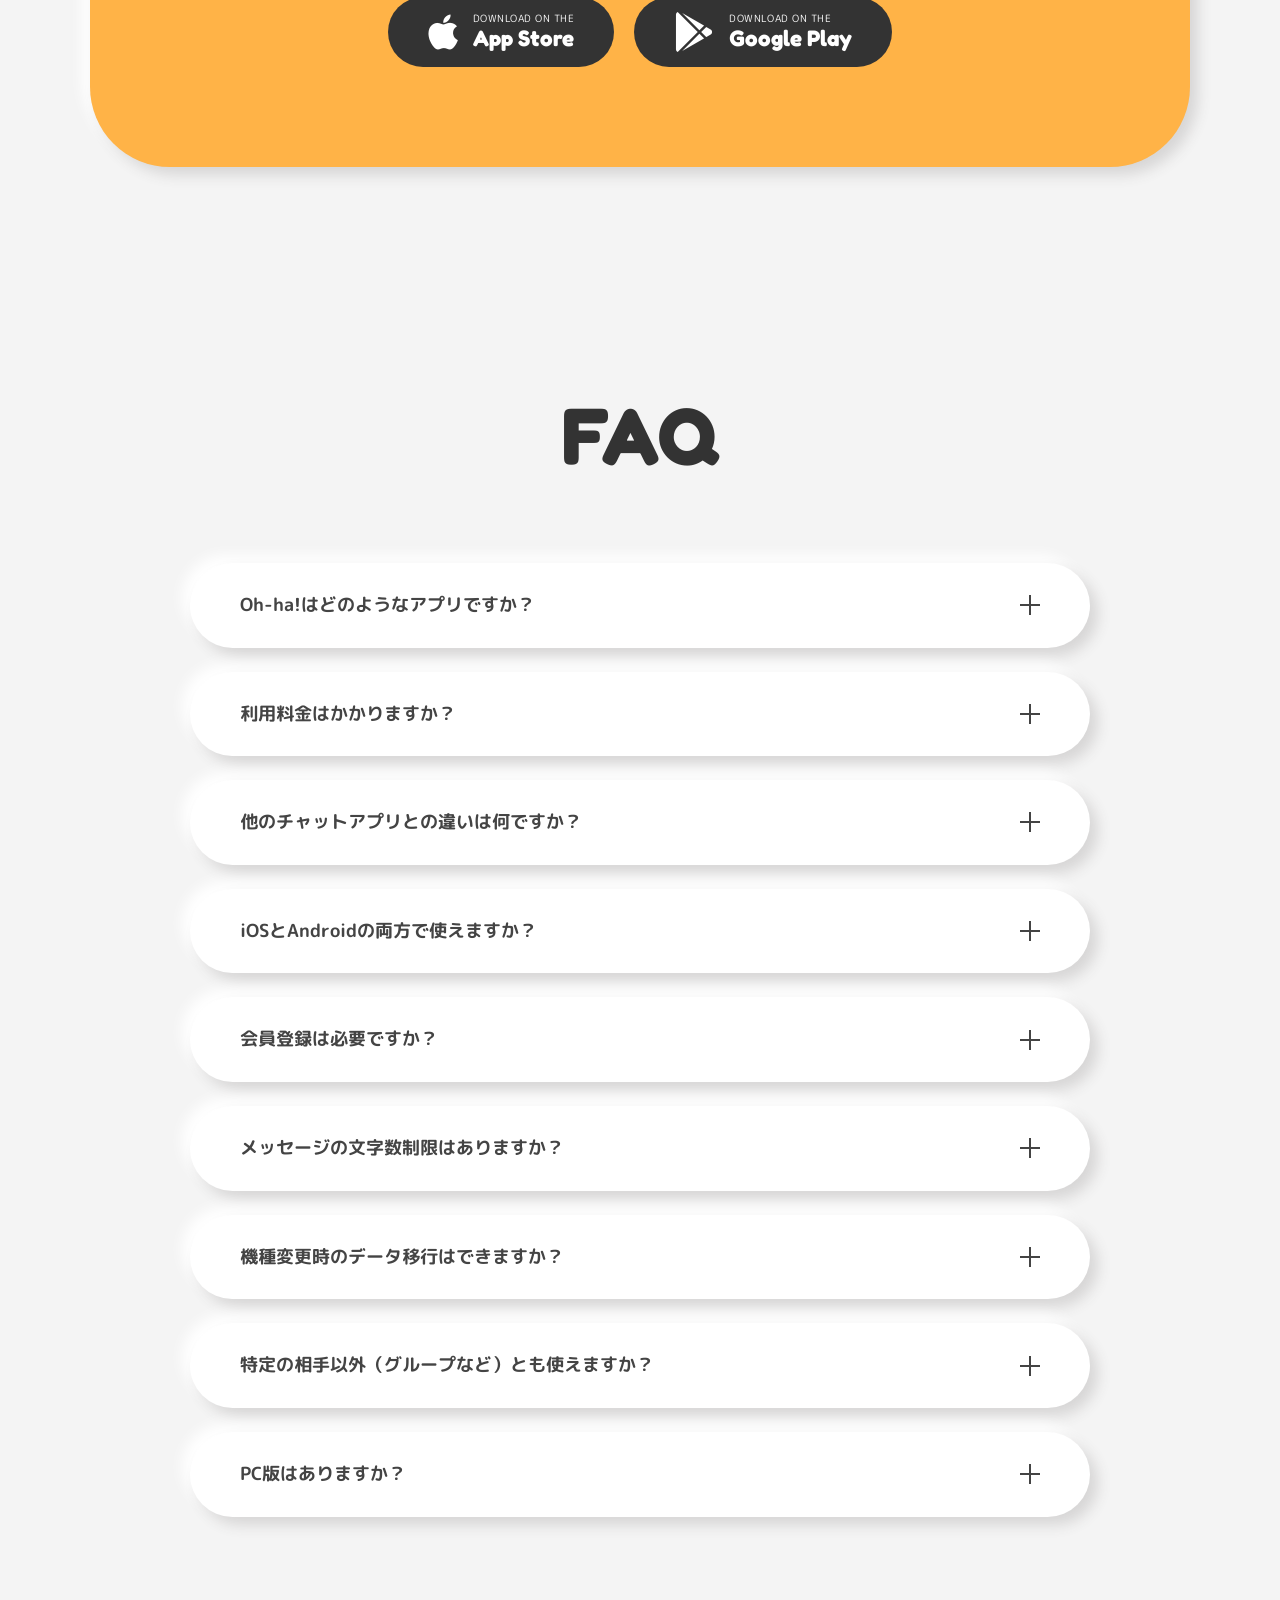
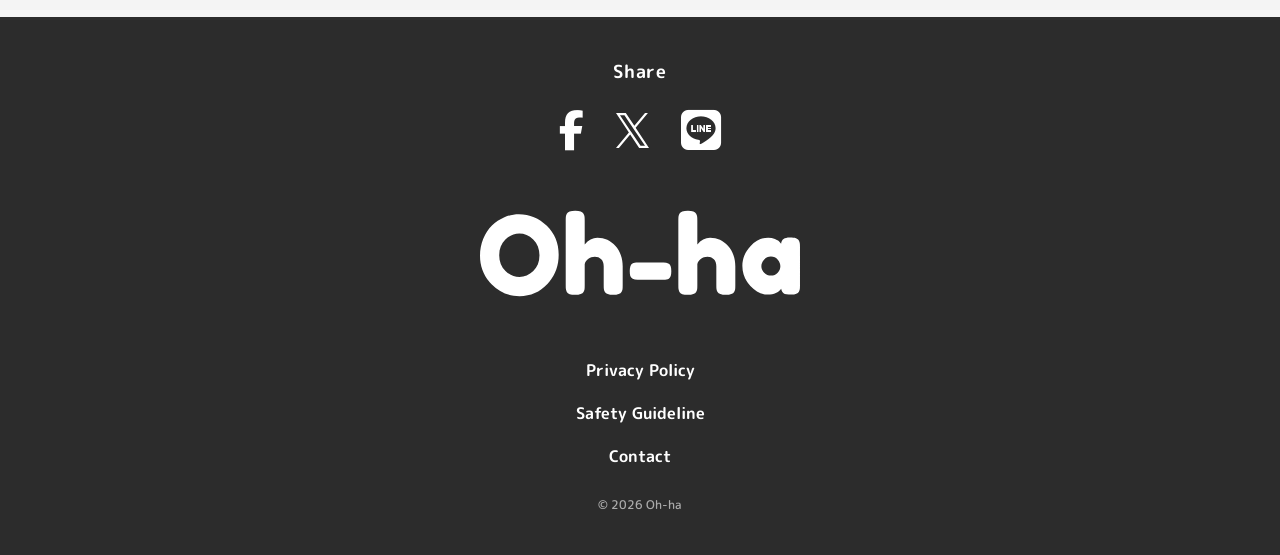
==== commit ae1217ac: "appsotreリリース" ====
--- a/index.html
+++ b/index.html
@@ -152,15 +152,14 @@
                     <h2 class="cta__title">今すぐOh-haを<br class="sp">始めよう！ 🚀</h2>
                     <p class="cta__desc">無料でダウンロードして、<br class="sp">友達とのコミュニケーションを今すぐ楽しもう！</p>
                     <div class="cta__buttons">
-                        <a href="javascript:void(0)" class="store-btn store-btn--disabled">
+                        <a href="https://apps.apple.com/us/app/oh-ha-%E3%82%B7%E3%83%B3%E3%83%97%E3%83%AB%E3%81%AA%E3%83%81%E3%83%A3%E3%83%83%E3%83%88%E3%82%A2%E3%83%97%E3%83%AA/id6772127001" class="store-btn" target="_blank" rel="noopener noreferrer">
                             <i class="fab fa-apple"></i>
                             <div class="store-btn__text">
                                 <span>DOWNLOAD ON THE</span>
                                 <strong>App Store</strong>
                             </div>
-                            <div class="store-btn__comingsoon">Coming Soon</div>
                         </a>
-                        <a href="#" class="store-btn">
+                        <a href="https://play.google.com/store/apps/details?id=jp.astry.ohha" target="_blank" class="store-btn">
                             <i class="fab fa-google-play"></i>
                             <div class="store-btn__text">
                                 <span>DOWNLOAD ON THE</span>
